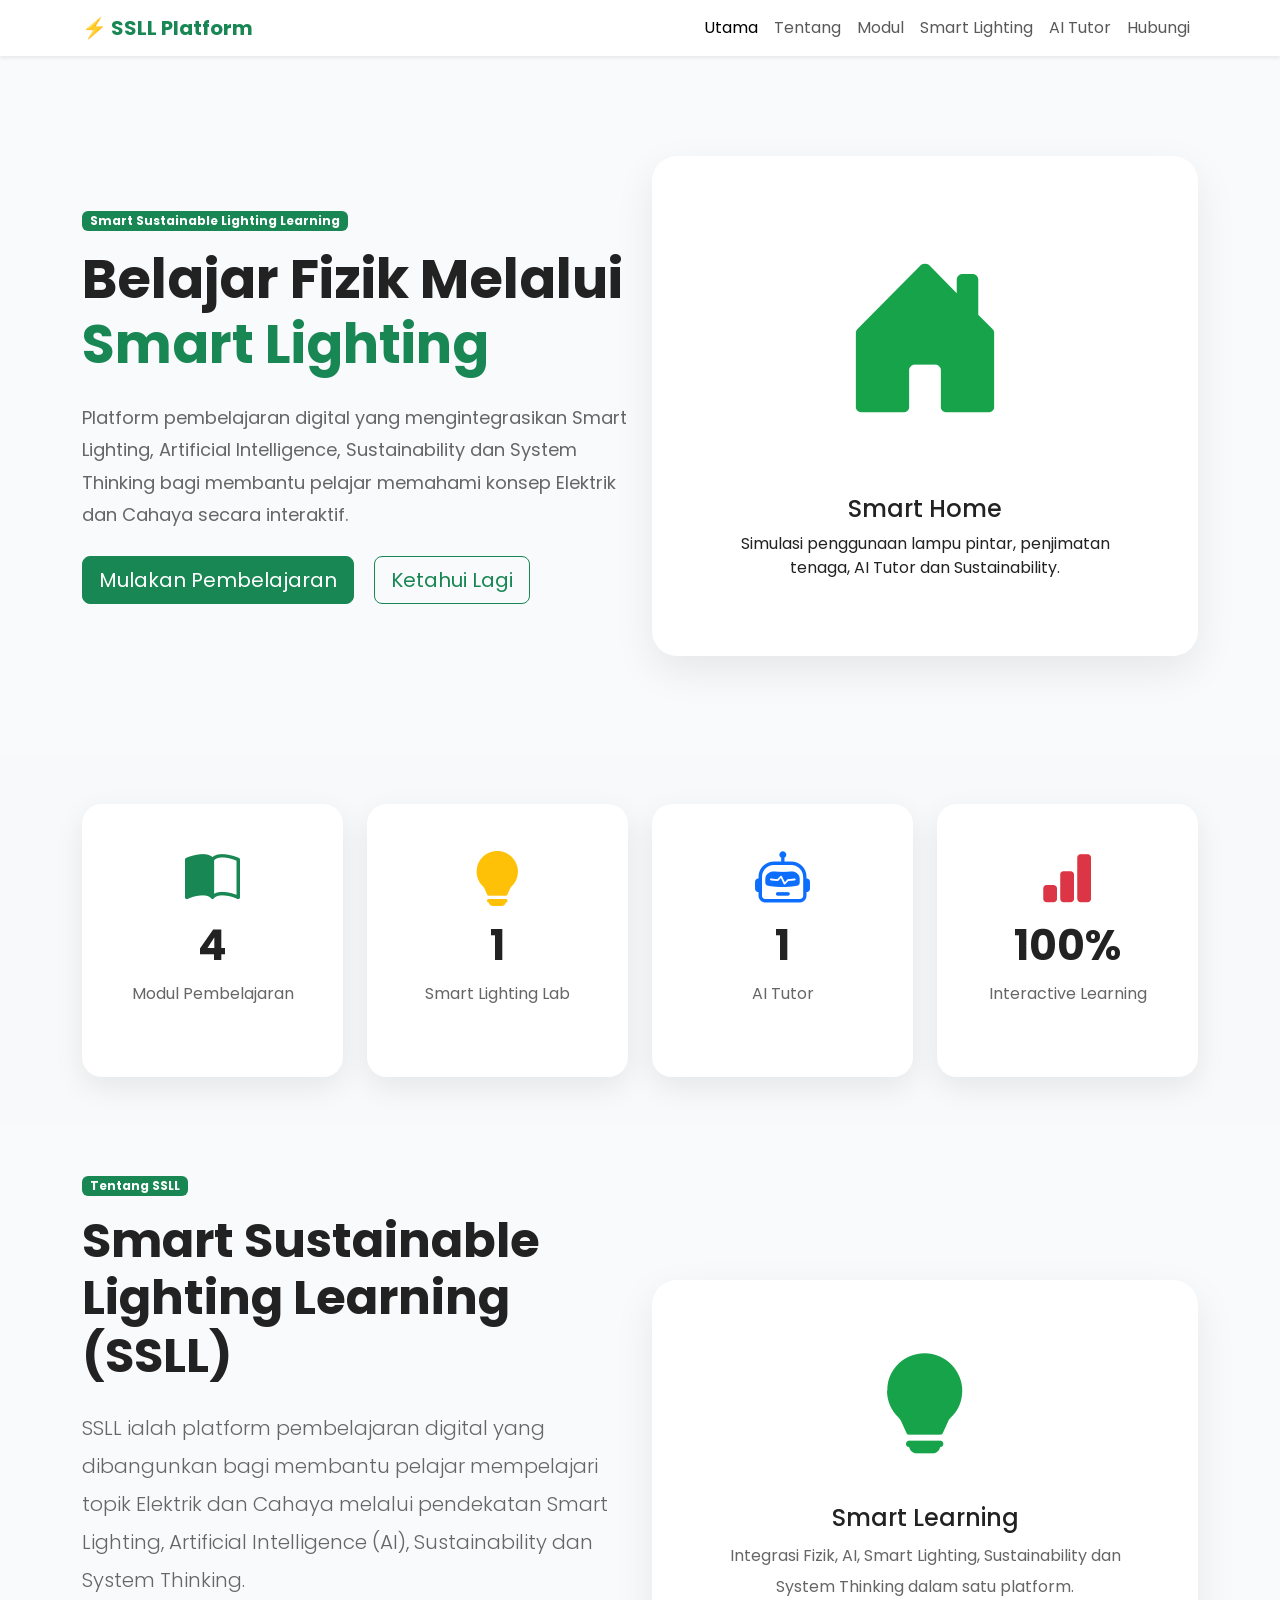
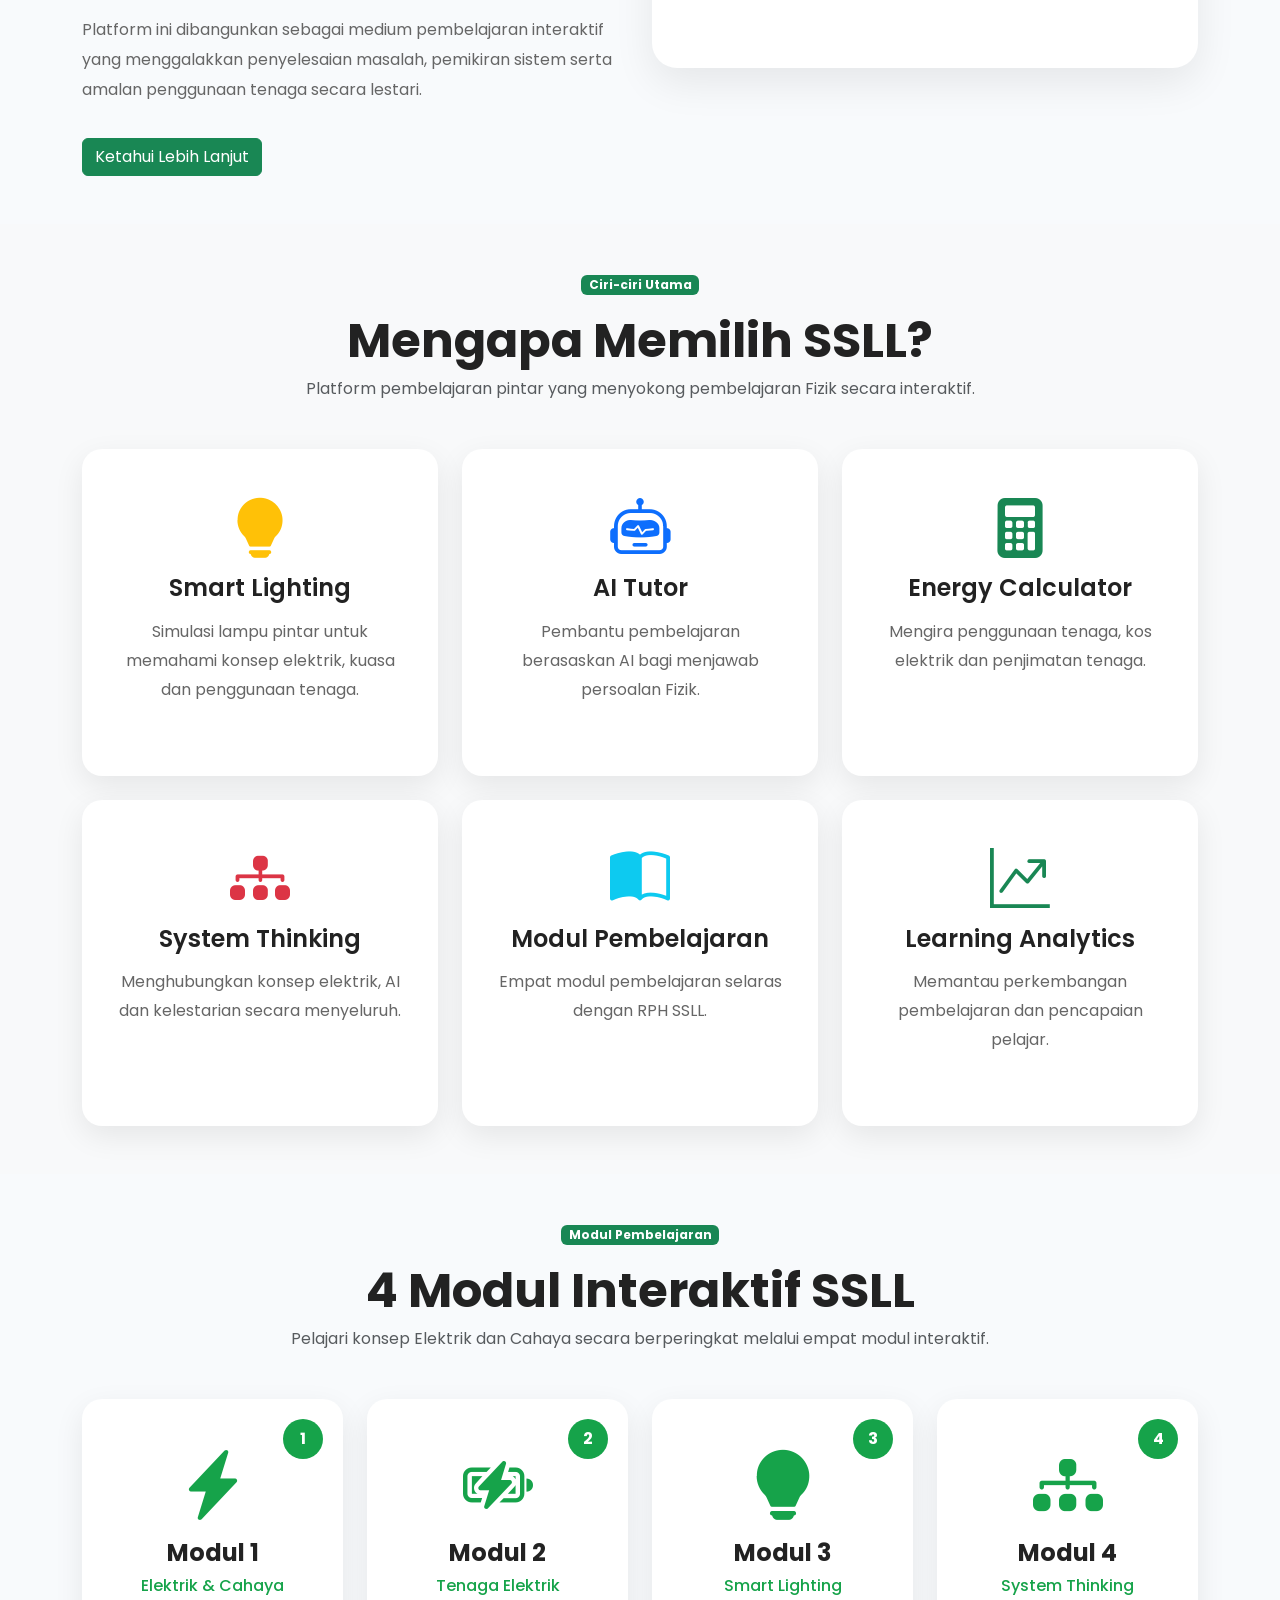
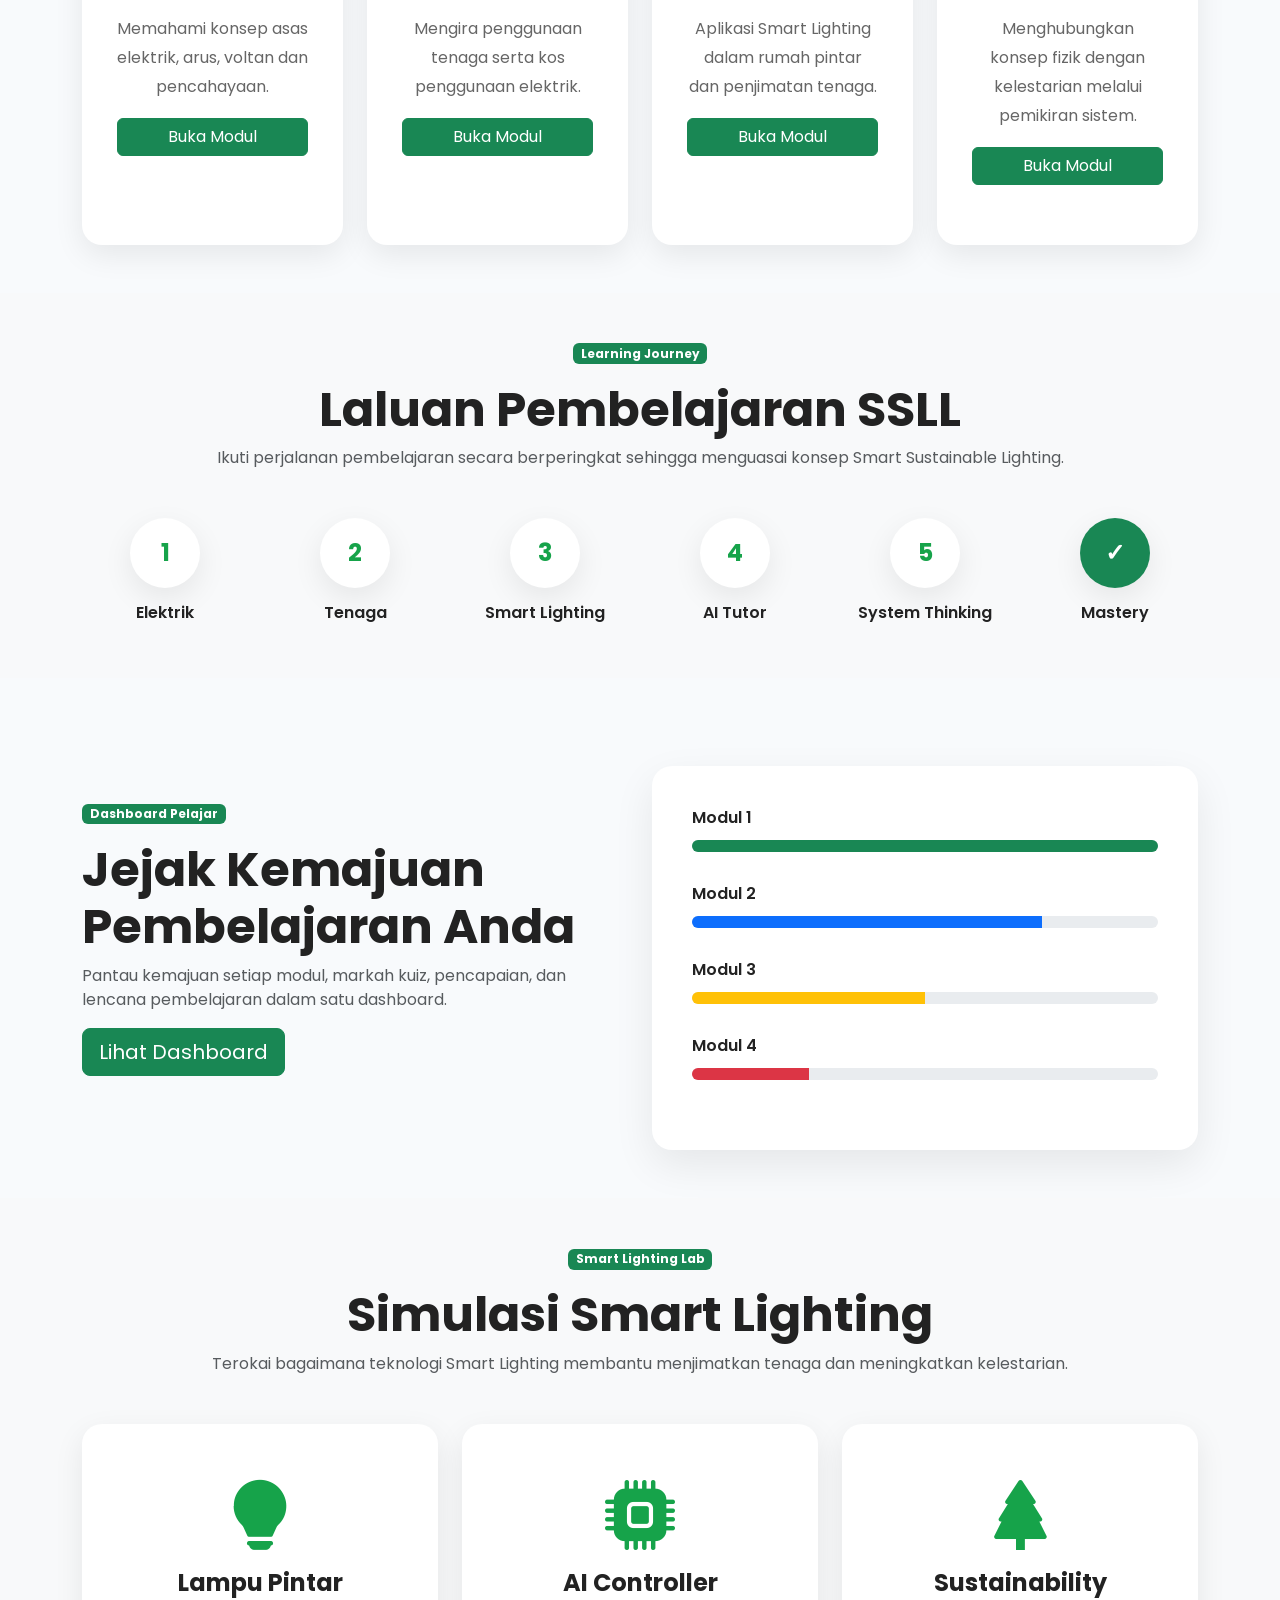
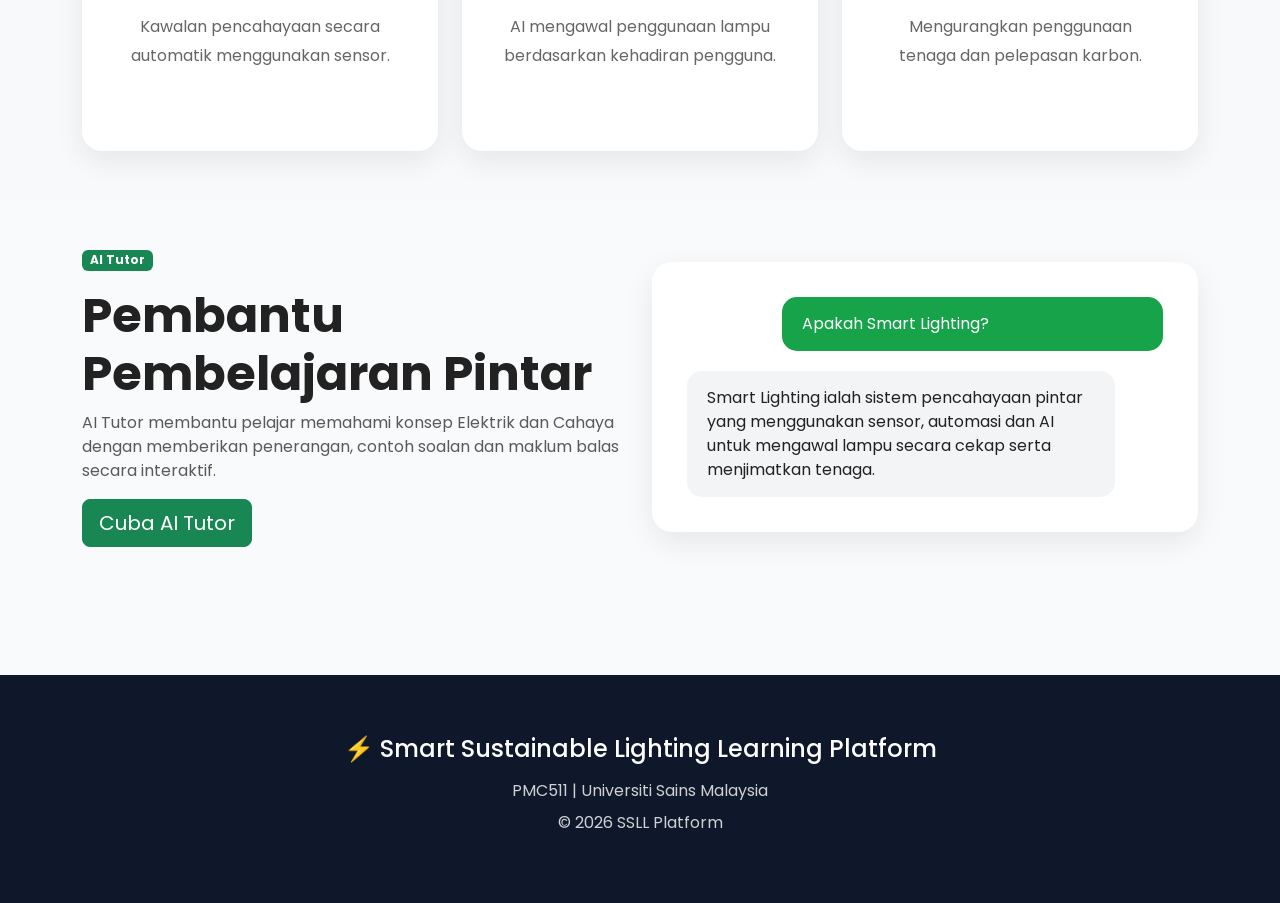
==== index.html @ 855ed919 "Sprint 5 - Learning Modules Preview and AI Tutor" ====
<!DOCTYPE html>
<html lang="ms">

<head>

    <meta charset="UTF-8">
    <meta name="viewport" content="width=device-width, initial-scale=1.0">

    <title>SSLL Platform</title>

    <!-- Bootstrap -->
    <link href="https://cdn.jsdelivr.net/npm/bootstrap@5.3.3/dist/css/bootstrap.min.css" rel="stylesheet">

    <!-- Bootstrap Icons -->
    <link href="https://cdn.jsdelivr.net/npm/bootstrap-icons@1.11.3/font/bootstrap-icons.css" rel="stylesheet">

    <!-- Google Font -->
    <link href="https://fonts.googleapis.com/css2?family=Poppins:wght@300;400;500;600;700&display=swap" rel="stylesheet">

    <!-- CSS -->
    <link rel="stylesheet" href="css/style.css">
    <link rel="stylesheet" href="css/responsive.css">

</head>

<body>

<!-- ===========================
NAVIGATION
=========================== -->

<nav class="navbar navbar-expand-lg navbar-light bg-white shadow-sm sticky-top">

    <div class="container">

        <a class="navbar-brand fw-bold text-success" href="index.html">

            ⚡ SSLL Platform

        </a>

        <button class="navbar-toggler"
                type="button"
                data-bs-toggle="collapse"
                data-bs-target="#navbarNav">

            <span class="navbar-toggler-icon"></span>

        </button>

        <div class="collapse navbar-collapse"
             id="navbarNav">

            <ul class="navbar-nav ms-auto">

                <li class="nav-item">

                    <a class="nav-link active"
                       href="index.html">

                        Utama

                    </a>

                </li>

                <li class="nav-item">

                    <a class="nav-link"
                       href="pages/about.html">

                        Tentang

                    </a>

                </li>

                <li class="nav-item">

                    <a class="nav-link"
                       href="pages/modules.html">

                        Modul

                    </a>

                </li>

                <li class="nav-item">

                    <a class="nav-link"
                       href="pages/smart-lighting.html">

                        Smart Lighting

                    </a>

                </li>

                <li class="nav-item">

                    <a class="nav-link"
                       href="pages/ai-tutor.html">

                        AI Tutor

                    </a>

                </li>

                <li class="nav-item">

                    <a class="nav-link"
                       href="pages/contact.html">

                        Hubungi

                    </a>

                </li>

            </ul>

        </div>

    </div>

</nav>
<!-- ===========================
HERO
=========================== -->

<header class="hero">

    <div class="container">

        <div class="row align-items-center">

            <div class="col-lg-6">

                <span class="badge bg-success mb-3">

                    Smart Sustainable Lighting Learning

                </span>

                <h1 class="hero-title">

                    Belajar Fizik Melalui

                    <span class="text-success">

                        Smart Lighting

                    </span>

                </h1>

                <p class="hero-text">

                    Platform pembelajaran digital yang
                    mengintegrasikan Smart Lighting,
                    Artificial Intelligence,
                    Sustainability
                    dan
                    System Thinking
                    bagi membantu pelajar memahami konsep
                    Elektrik dan Cahaya secara interaktif.

                </p>

                <div class="mt-4">

                    <a href="pages/modules.html"
                       class="btn btn-success btn-lg me-3">

                        Mulakan Pembelajaran

                    </a>

                    <a href="pages/about.html"
                       class="btn btn-outline-success btn-lg">

                        Ketahui Lagi

                    </a>

                </div>

            </div>

            <div class="col-lg-6 text-center">

                <div class="hero-card">

                    <i class="bi bi-house-door-fill hero-house"></i>

                    <h4 class="mt-4">

                        Smart Home

                    </h4>

                    <p>

                        Simulasi penggunaan lampu pintar,
                        penjimatan tenaga,
                        AI Tutor
                        dan
                        Sustainability.

                    </p>

                </div>

            </div>

        </div>

    </div>

</header>
<!-- ===========================
STATISTICS
=========================== -->

<section class="py-5 bg-light">

    <div class="container">

        <div class="row g-4">

            <div class="col-md-3">

                <div class="stat-card">

                    <i class="bi bi-book-half stat-icon text-success"></i>

                    <h2 class="counter">4</h2>

                    <p>Modul Pembelajaran</p>

                </div>

            </div>

            <div class="col-md-3">

                <div class="stat-card">

                    <i class="bi bi-lightbulb-fill stat-icon text-warning"></i>

                    <h2 class="counter">1</h2>

                    <p>Smart Lighting Lab</p>

                </div>

            </div>

            <div class="col-md-3">

                <div class="stat-card">

                    <i class="bi bi-robot stat-icon text-primary"></i>

                    <h2 class="counter">1</h2>

                    <p>AI Tutor</p>

                </div>

            </div>

            <div class="col-md-3">

                <div class="stat-card">

                    <i class="bi bi-bar-chart-fill stat-icon text-danger"></i>

                    <h2>100%</h2>

                    <p>Interactive Learning</p>

                </div>

            </div>

        </div>

    </div>

</section>
<!-- ===========================
ABOUT SSLL
=========================== -->

<section id="about" class="py-5">

    <div class="container">

        <div class="row align-items-center">

            <div class="col-lg-6">

                <span class="badge bg-success mb-3">

                    Tentang SSLL

                </span>

                <h2 class="fw-bold display-5 mb-4">

                    Smart Sustainable Lighting Learning (SSLL)

                </h2>

                <p class="lead">

                    SSLL ialah platform pembelajaran digital
                    yang dibangunkan bagi membantu pelajar
                    mempelajari topik Elektrik dan Cahaya
                    melalui pendekatan Smart Lighting,
                    Artificial Intelligence (AI),
                    Sustainability dan System Thinking.

                </p>

                <p>

                    Platform ini dibangunkan sebagai
                    medium pembelajaran interaktif
                    yang menggalakkan penyelesaian masalah,
                    pemikiran sistem serta amalan
                    penggunaan tenaga secara lestari.

                </p>

                <a href="pages/about.html"
                   class="btn btn-success mt-3">

                    Ketahui Lebih Lanjut

                </a>

            </div>

            <div class="col-lg-6">

                <div class="about-card text-center">

                    <i class="bi bi-lightbulb-fill about-icon"></i>

                    <h4 class="mt-4">

                        Smart Learning

                    </h4>

                    <p>

                        Integrasi Fizik,
                        AI,
                        Smart Lighting,
                        Sustainability
                        dan
                        System Thinking
                        dalam satu platform.

                    </p>

                </div>

            </div>

        </div>

    </div>

</section>
<!-- ===========================
FEATURES
=========================== -->

<section id="features" class="py-5 bg-light">

    <div class="container">

        <div class="text-center mb-5">

            <span class="badge bg-success">

                Ciri-ciri Utama

            </span>

            <h2 class="display-5 fw-bold mt-3">

                Mengapa Memilih SSLL?

            </h2>

            <p class="text-muted">

                Platform pembelajaran pintar yang menyokong
                pembelajaran Fizik secara interaktif.

            </p>

        </div>

        <div class="row g-4">

            <div class="col-lg-4">

                <div class="feature-card">

                    <i class="bi bi-lightbulb-fill feature-icon text-warning"></i>

                    <h4>Smart Lighting</h4>

                    <p>

                        Simulasi lampu pintar untuk memahami
                        konsep elektrik, kuasa dan penggunaan tenaga.

                    </p>

                </div>

            </div>

            <div class="col-lg-4">

                <div class="feature-card">

                    <i class="bi bi-robot feature-icon text-primary"></i>

                    <h4>AI Tutor</h4>

                    <p>

                        Pembantu pembelajaran berasaskan AI
                        bagi menjawab persoalan Fizik.

                    </p>

                </div>

            </div>

            <div class="col-lg-4">

                <div class="feature-card">

                    <i class="bi bi-calculator-fill feature-icon text-success"></i>

                    <h4>Energy Calculator</h4>

                    <p>

                        Mengira penggunaan tenaga,
                        kos elektrik dan penjimatan tenaga.

                    </p>

                </div>

            </div>

            <div class="col-lg-4">

                <div class="feature-card">

                    <i class="bi bi-diagram-3-fill feature-icon text-danger"></i>

                    <h4>System Thinking</h4>

                    <p>

                        Menghubungkan konsep elektrik,
                        AI dan kelestarian secara menyeluruh.

                    </p>

                </div>

            </div>

            <div class="col-lg-4">

                <div class="feature-card">

                    <i class="bi bi-book-half feature-icon text-info"></i>

                    <h4>Modul Pembelajaran</h4>

                    <p>

                        Empat modul pembelajaran
                        selaras dengan RPH SSLL.

                    </p>

                </div>

            </div>

            <div class="col-lg-4">

                <div class="feature-card">

                    <i class="bi bi-graph-up-arrow feature-icon text-success"></i>

                    <h4>Learning Analytics</h4>

                    <p>

                        Memantau perkembangan pembelajaran
                        dan pencapaian pelajar.

                    </p>

                </div>

            </div>

        </div>

    </div>

</section>
<!-- ===========================
LEARNING MODULES
=========================== -->

<section id="modules" class="py-5">

    <div class="container">

        <div class="text-center mb-5">

            <span class="badge bg-success">

                Modul Pembelajaran

            </span>

            <h2 class="display-5 fw-bold mt-3">

                4 Modul Interaktif SSLL

            </h2>

            <p class="text-muted">

                Pelajari konsep Elektrik dan Cahaya secara berperingkat melalui empat modul interaktif.

            </p>

        </div>

        <div class="row g-4">

            <div class="col-lg-3 col-md-6">

                <div class="module-card">

                    <div class="module-number">

                        1

                    </div>

                    <i class="bi bi-lightning-charge-fill module-icon"></i>

                    <h4>Modul 1</h4>

                    <h6>Elektrik & Cahaya</h6>

                    <p>

                        Memahami konsep asas elektrik, arus, voltan dan pencahayaan.

                    </p>

                    <a href="pages/modules.html"
                       class="btn btn-success w-100">

                        Buka Modul

                    </a>

                </div>

            </div>

            <div class="col-lg-3 col-md-6">

                <div class="module-card">

                    <div class="module-number">

                        2

                    </div>

                    <i class="bi bi-battery-charging module-icon"></i>

                    <h4>Modul 2</h4>

                    <h6>Tenaga Elektrik</h6>

                    <p>

                        Mengira penggunaan tenaga serta kos penggunaan elektrik.

                    </p>

                    <a href="pages/modules.html"
                       class="btn btn-success w-100">

                        Buka Modul

                    </a>

                </div>

            </div>

            <div class="col-lg-3 col-md-6">

                <div class="module-card">

                    <div class="module-number">

                        3

                    </div>

                    <i class="bi bi-lightbulb-fill module-icon"></i>

                    <h4>Modul 3</h4>

                    <h6>Smart Lighting</h6>

                    <p>

                        Aplikasi Smart Lighting dalam rumah pintar dan penjimatan tenaga.

                    </p>

                    <a href="pages/modules.html"
                       class="btn btn-success w-100">

                        Buka Modul

                    </a>

                </div>

            </div>

            <div class="col-lg-3 col-md-6">

                <div class="module-card">

                    <div class="module-number">

                        4

                    </div>

                    <i class="bi bi-diagram-3-fill module-icon"></i>

                    <h4>Modul 4</h4>

                    <h6>System Thinking</h6>

                    <p>

                        Menghubungkan konsep fizik dengan kelestarian melalui pemikiran sistem.

                    </p>

                    <a href="pages/modules.html"
                       class="btn btn-success w-100">

                        Buka Modul

                    </a>

                </div>

            </div>

        </div>

    </div>

</section>
<!-- ===========================
LEARNING JOURNEY
=========================== -->

<section id="journey" class="py-5 bg-light">

    <div class="container">

        <div class="text-center mb-5">

            <span class="badge bg-success">

                Learning Journey

            </span>

            <h2 class="display-5 fw-bold mt-3">

                Laluan Pembelajaran SSLL

            </h2>

            <p class="text-muted">

                Ikuti perjalanan pembelajaran secara berperingkat sehingga menguasai konsep Smart Sustainable Lighting.

            </p>

        </div>

        <div class="row text-center g-4">

            <div class="col-lg-2 col-md-4 col-6">

                <div class="journey-step">

                    <div class="journey-circle">

                        1

                    </div>

                    <h6>Elektrik</h6>

                </div>

            </div>

            <div class="col-lg-2 col-md-4 col-6">

                <div class="journey-step">

                    <div class="journey-circle">

                        2

                    </div>

                    <h6>Tenaga</h6>

                </div>

            </div>

            <div class="col-lg-2 col-md-4 col-6">

                <div class="journey-step">

                    <div class="journey-circle">

                        3

                    </div>

                    <h6>Smart Lighting</h6>

                </div>

            </div>

            <div class="col-lg-2 col-md-4 col-6">

                <div class="journey-step">

                    <div class="journey-circle">

                        4

                    </div>

                    <h6>AI Tutor</h6>

                </div>

            </div>

            <div class="col-lg-2 col-md-4 col-6">

                <div class="journey-step">

                    <div class="journey-circle">

                        5

                    </div>

                    <h6>System Thinking</h6>

                </div>

            </div>

            <div class="col-lg-2 col-md-4 col-6">

                <div class="journey-step">

                    <div class="journey-circle bg-success text-white">

                        ✓

                    </div>

                    <h6>Mastery</h6>

                </div>

            </div>

        </div>

    </div>

</section>
<!-- ===========================
STUDENT PROGRESS
=========================== -->

<section id="progress" class="py-5">

    <div class="container">

        <div class="row align-items-center">

            <div class="col-lg-6">

                <span class="badge bg-success">

                    Dashboard Pelajar

                </span>

                <h2 class="display-5 fw-bold mt-3">

                    Jejak Kemajuan Pembelajaran Anda

                </h2>

                <p class="text-muted">

                    Pantau kemajuan setiap modul,
                    markah kuiz,
                    pencapaian,
                    dan lencana pembelajaran
                    dalam satu dashboard.

                </p>

                <a href="pages/modules.html"
                   class="btn btn-success btn-lg">

                    Lihat Dashboard

                </a>

            </div>

            <div class="col-lg-6">

                <div class="progress-dashboard">

                    <div class="progress-item">

                        <span>Modul 1</span>

                        <div class="progress">

                            <div class="progress-bar bg-success"
                                 style="width:100%">
                            </div>

                        </div>

                    </div>

                    <div class="progress-item">

                        <span>Modul 2</span>

                        <div class="progress">

                            <div class="progress-bar bg-primary"
                                 style="width:75%">
                            </div>

                        </div>

                    </div>

                    <div class="progress-item">

                        <span>Modul 3</span>

                        <div class="progress">

                            <div class="progress-bar bg-warning"
                                 style="width:50%">
                            </div>

                        </div>

                    </div>

                    <div class="progress-item">

                        <span>Modul 4</span>

                        <div class="progress">

                            <div class="progress-bar bg-danger"
                                 style="width:25%">
                            </div>

                        </div>

                    </div>

                </div>

            </div>

        </div>

    </div>

</section>
<!-- ===========================
SMART LIGHTING PREVIEW
=========================== -->

<section id="smart-lighting" class="py-5 bg-light">

    <div class="container">

        <div class="text-center mb-5">

            <span class="badge bg-success">

                Smart Lighting Lab

            </span>

            <h2 class="display-5 fw-bold mt-3">

                Simulasi Smart Lighting

            </h2>

            <p class="text-muted">

                Terokai bagaimana teknologi Smart Lighting membantu menjimatkan tenaga dan meningkatkan kelestarian.

            </p>

        </div>

        <div class="row g-4">

            <div class="col-lg-4">

                <div class="lighting-card">

                    <i class="bi bi-lightbulb-fill lighting-icon"></i>

                    <h4>Lampu Pintar</h4>

                    <p>

                        Kawalan pencahayaan secara automatik menggunakan sensor.

                    </p>

                </div>

            </div>

            <div class="col-lg-4">

                <div class="lighting-card">

                    <i class="bi bi-cpu-fill lighting-icon"></i>

                    <h4>AI Controller</h4>

                    <p>

                        AI mengawal penggunaan lampu berdasarkan kehadiran pengguna.

                    </p>

                </div>

            </div>

            <div class="col-lg-4">

                <div class="lighting-card">

                    <i class="bi bi-tree-fill lighting-icon"></i>

                    <h4>Sustainability</h4>

                    <p>

                        Mengurangkan penggunaan tenaga dan pelepasan karbon.

                    </p>

                </div>

            </div>

        </div>

    </div>

</section>
<!-- ===========================
AI TUTOR
=========================== -->

<section id="ai" class="py-5">

    <div class="container">

        <div class="row align-items-center">

            <div class="col-lg-6">

                <span class="badge bg-success">

                    AI Tutor

                </span>

                <h2 class="display-5 fw-bold mt-3">

                    Pembantu Pembelajaran Pintar

                </h2>

                <p class="text-muted">

                    AI Tutor membantu pelajar memahami konsep
                    Elektrik dan Cahaya dengan memberikan
                    penerangan, contoh soalan dan maklum balas
                    secara interaktif.

                </p>

                <a href="pages/ai-tutor.html"
                   class="btn btn-success btn-lg">

                    Cuba AI Tutor

                </a>

            </div>

            <div class="col-lg-6">

                <div class="chat-demo">

                    <div class="chat-user">

                        Apakah Smart Lighting?

                    </div>

                    <div class="chat-ai">

                        Smart Lighting ialah sistem pencahayaan
                        pintar yang menggunakan sensor,
                        automasi dan AI untuk mengawal lampu
                        secara cekap serta menjimatkan tenaga.

                    </div>

                </div>

            </div>

        </div>

    </div>

</section>
<!-- ===========================
FOOTER
=========================== -->

<footer class="footer">

    <div class="container text-center">

        <h4 class="mb-3">

            ⚡ Smart Sustainable Lighting Learning Platform

        </h4>

        <p>

            PMC511 | Universiti Sains Malaysia

        </p>

        <p>

            © 2026 SSLL Platform

        </p>

    </div>

</footer>

<script src="https://cdn.jsdelivr.net/npm/bootstrap@5.3.3/dist/js/bootstrap.bundle.min.js"></script>

<script src="js/app.js"></script>

</body>

</html>
---- css/style.css ----
*{
    margin:0;
    padding:0;
    box-sizing:border-box;
}

body{
    font-family:'Poppins',sans-serif;
    background:#f8fafc;
    color:#222;
}

.hero{

    padding:100px 0;

}

.hero-title{

    font-size:54px;
    font-weight:700;
    line-height:1.2;

}

.hero-text{

    margin-top:25px;
    font-size:18px;
    line-height:1.8;
    color:#666;

}

.hero-card{

    background:white;

    border-radius:25px;

    padding:60px;

    box-shadow:0 15px 40px rgba(0,0,0,.08);

}

.hero-house{

    font-size:170px;

    color:#16a34a;

}
/* ===========================
STATISTICS
=========================== */

.stat-card{

    background:#fff;

    border-radius:20px;

    padding:35px;

    text-align:center;

    box-shadow:0 10px 30px rgba(0,0,0,.08);

    transition:.3s;

    height:100%;

}

.stat-card:hover{

    transform:translateY(-10px);

}

.stat-icon{

    font-size:55px;

    margin-bottom:20px;

}

.stat-card h2{

    font-size:42px;

    font-weight:700;

}

.stat-card p{

    margin-top:10px;

    color:#666;

}
/* ===========================
ABOUT
=========================== */

#about{

padding:100px 0;

}

.about-card{

background:#fff;

padding:50px;

border-radius:25px;

box-shadow:0 15px 40px rgba(0,0,0,.08);

transition:.3s;

}

.about-card:hover{

transform:translateY(-10px);

}

.about-icon{

font-size:150px;

color:#16A34A;

}

#about p{

line-height:1.9;

color:#666;

}
/* ===========================
FEATURES
=========================== */

.feature-card{

    background:#fff;

    border-radius:20px;

    padding:35px;

    text-align:center;

    height:100%;

    box-shadow:0 10px 30px rgba(0,0,0,.08);

    transition:.3s;

}

.feature-card:hover{

    transform:translateY(-10px);

}

.feature-icon{

    font-size:60px;

    margin-bottom:20px;

}

.feature-card h4{

    margin-bottom:15px;

    font-weight:600;

}

.feature-card p{

    color:#666;

    line-height:1.8;

}
/* ===========================
MODULES
=========================== */

.module-card{

    background:#fff;

    border-radius:20px;

    padding:35px;

    text-align:center;

    box-shadow:0 10px 30px rgba(0,0,0,.08);

    transition:.3s;

    position:relative;

    height:100%;

}

.module-card:hover{

    transform:translateY(-10px);

}

.module-number{

    position:absolute;

    top:20px;

    right:20px;

    width:40px;

    height:40px;

    border-radius:50%;

    background:#16A34A;

    color:white;

    display:flex;

    justify-content:center;

    align-items:center;

    font-weight:700;

}

.module-icon{

    font-size:70px;

    color:#16A34A;

    margin:25px 0;

}

.module-card h4{

    font-weight:700;

}

.module-card h6{

    color:#16A34A;

    margin-bottom:20px;

}

.module-card p{

    color:#666;

    line-height:1.8;

}
/* ===========================
LEARNING JOURNEY
=========================== */

#journey{

padding:100px 0;

}

.journey-step{

text-align:center;

}

.journey-circle{

width:90px;

height:90px;

margin:auto;

border-radius:50%;

background:white;

box-shadow:0 10px 30px rgba(0,0,0,.08);

display:flex;

align-items:center;

justify-content:center;

font-size:32px;

font-weight:700;

color:#16A34A;

transition:.3s;

margin-bottom:20px;

}

.journey-circle:hover{

transform:scale(1.1);

background:#16A34A;

color:white;

}

.journey-step h6{

font-weight:600;

}
/* ===========================
PROGRESS DASHBOARD
=========================== */

#progress{

padding:100px 0;

}

.progress-dashboard{

background:white;

padding:40px;

border-radius:20px;

box-shadow:0 15px 40px rgba(0,0,0,.08);

}

.progress-item{

margin-bottom:30px;

}

.progress-item span{

display:block;

font-weight:600;

margin-bottom:10px;

}

.progress{

height:12px;

border-radius:20px;

}
/* ===========================
SMART LIGHTING
=========================== */

.lighting-card{

    background:#fff;

    border-radius:20px;

    padding:40px;

    text-align:center;

    box-shadow:0 10px 30px rgba(0,0,0,.08);

    transition:.3s;

    height:100%;

}

.lighting-card:hover{

    transform:translateY(-10px);

}

.lighting-icon{

    font-size:70px;

    color:#16A34A;

    margin-bottom:20px;

}

.lighting-card h4{

    margin-bottom:15px;

    font-weight:700;

}

.lighting-card p{

    color:#666;

    line-height:1.8;

}
/* ===========================
AI TUTOR
=========================== */

.chat-demo{

background:#fff;

padding:35px;

border-radius:20px;

box-shadow:0 10px 30px rgba(0,0,0,.08);

}

.chat-user{

background:#16A34A;

color:white;

padding:15px 20px;

border-radius:15px;

margin-bottom:20px;

width:80%;

margin-left:auto;

}

.chat-ai{

background:#f3f4f6;

padding:15px 20px;

border-radius:15px;

width:90%;

}
/* ===========================
FOOTER
=========================== */

.footer{

background:#0f172a;

color:white;

padding:60px 0;

margin-top:80px;

}

.footer p{

opacity:.8;

margin-bottom:8px;

}
---- css/responsive.css ----
@media(max-width:992px){

.hero{

padding:70px 0;

}

.hero-title{

font-size:38px;

}

.hero-house{

font-size:120px;

margin-top:40px;

}

}
.stat-card{

margin-bottom:20px;

}
.about-icon{

font-size:100px;

margin-top:30px;

}
.feature-card{

margin-bottom:20px;

}
.module-card{

margin-bottom:25px;

}
.journey-circle{

width:70px;

height:70px;

font-size:24px;

margin-bottom:15px;

}
.progress-dashboard{

margin-top:40px;

}
.lighting-card{

margin-bottom:25px;

}
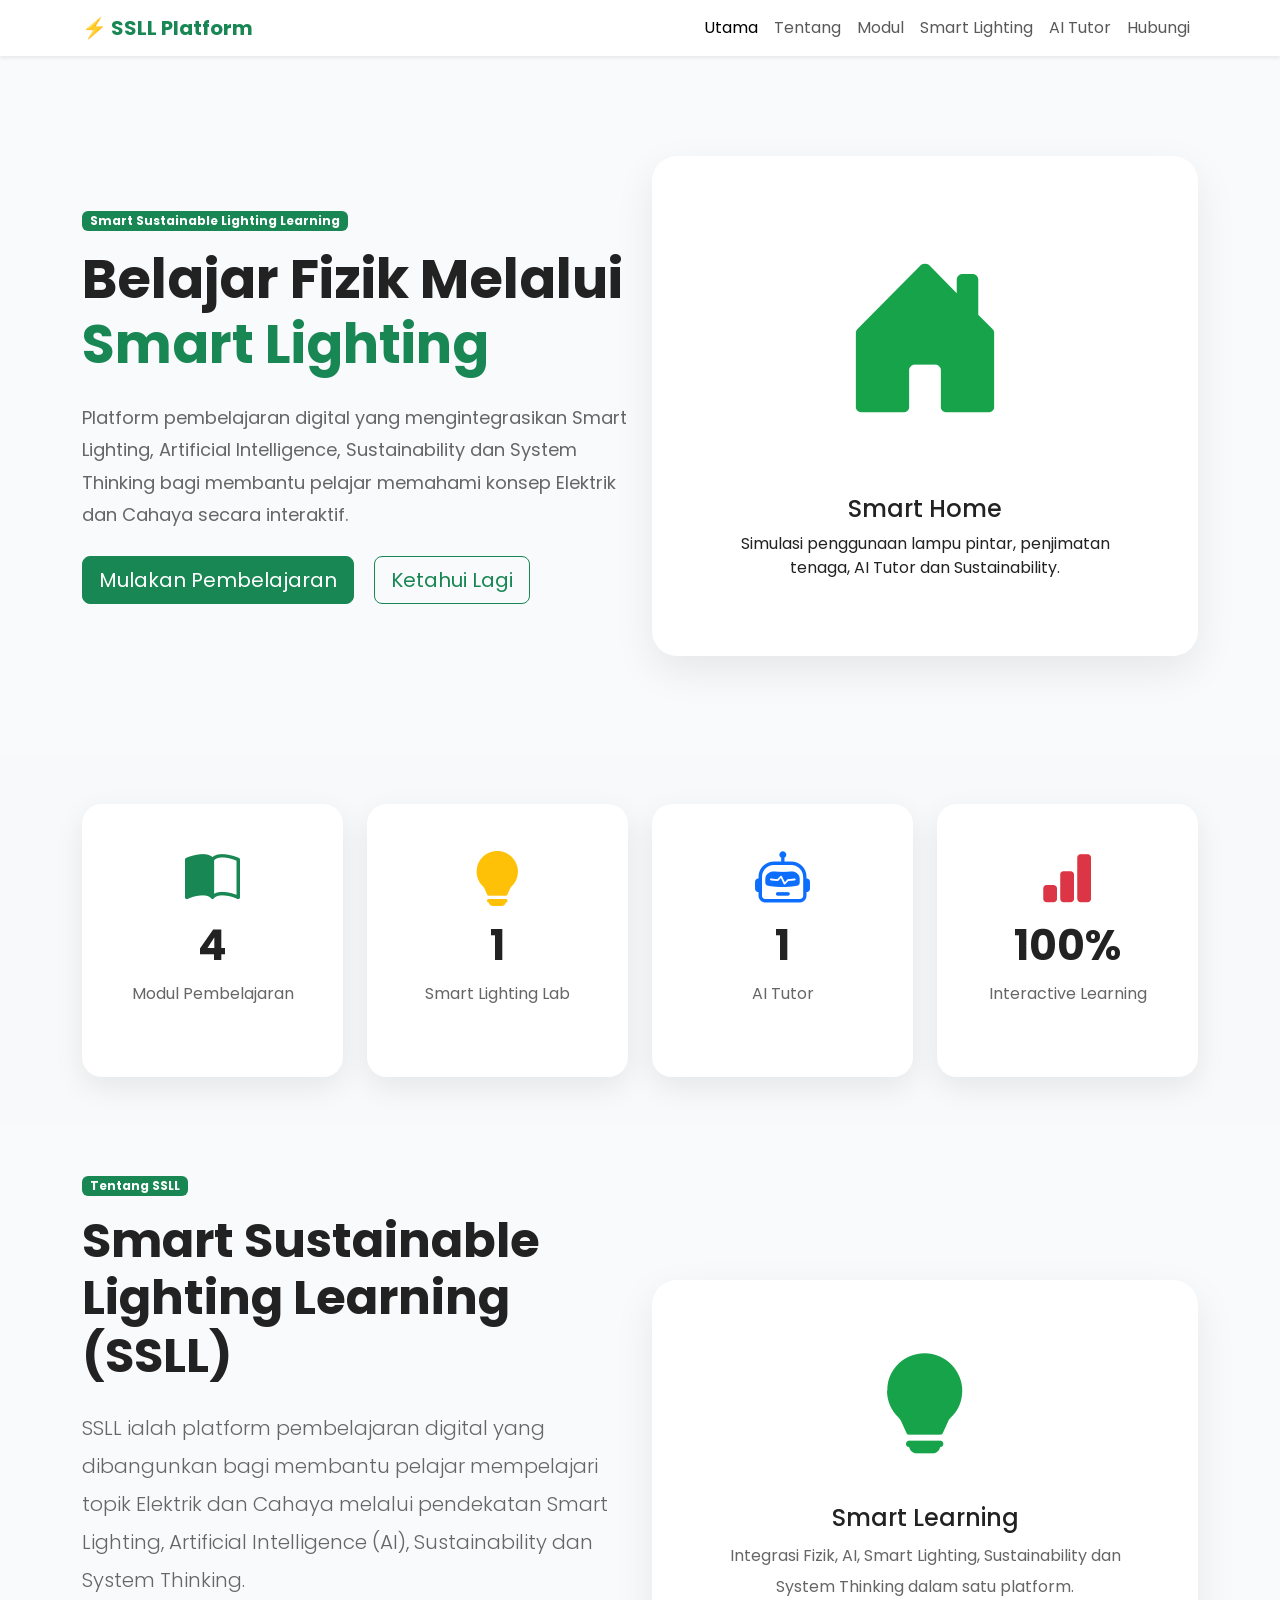
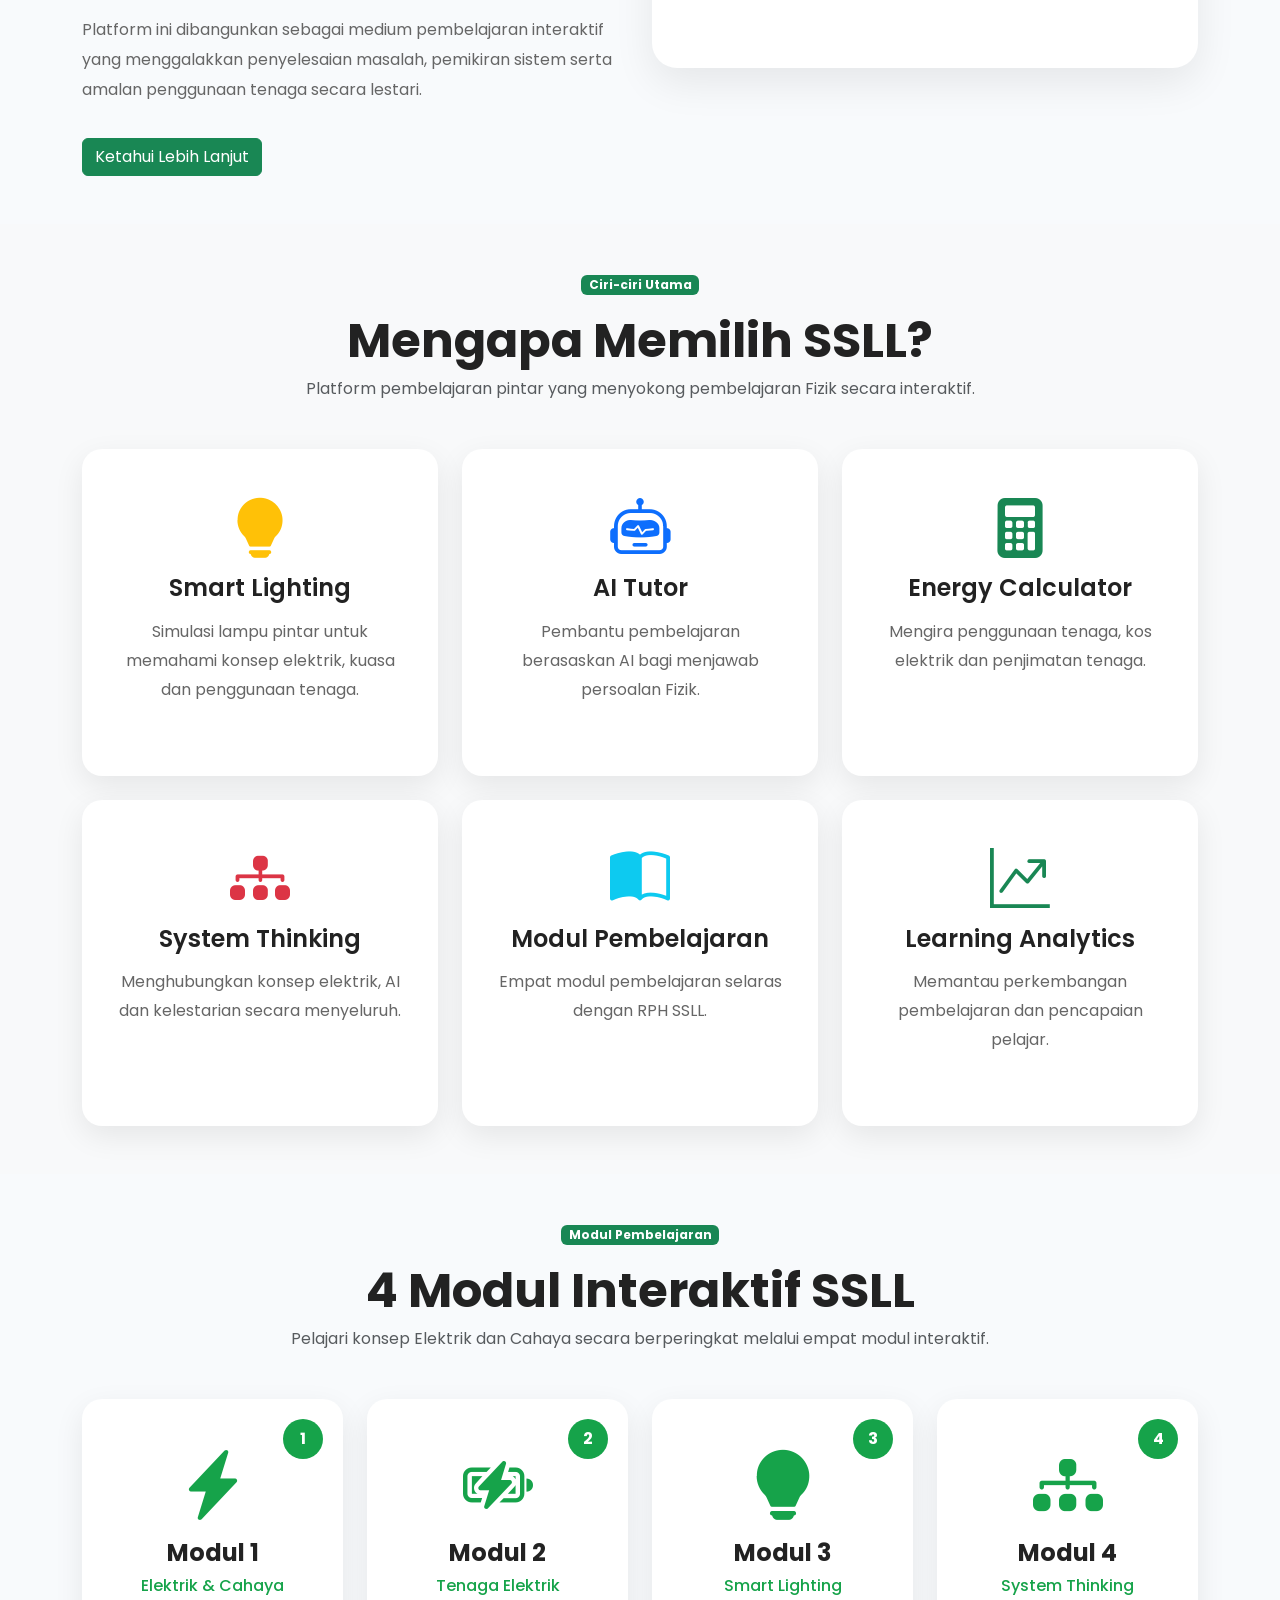
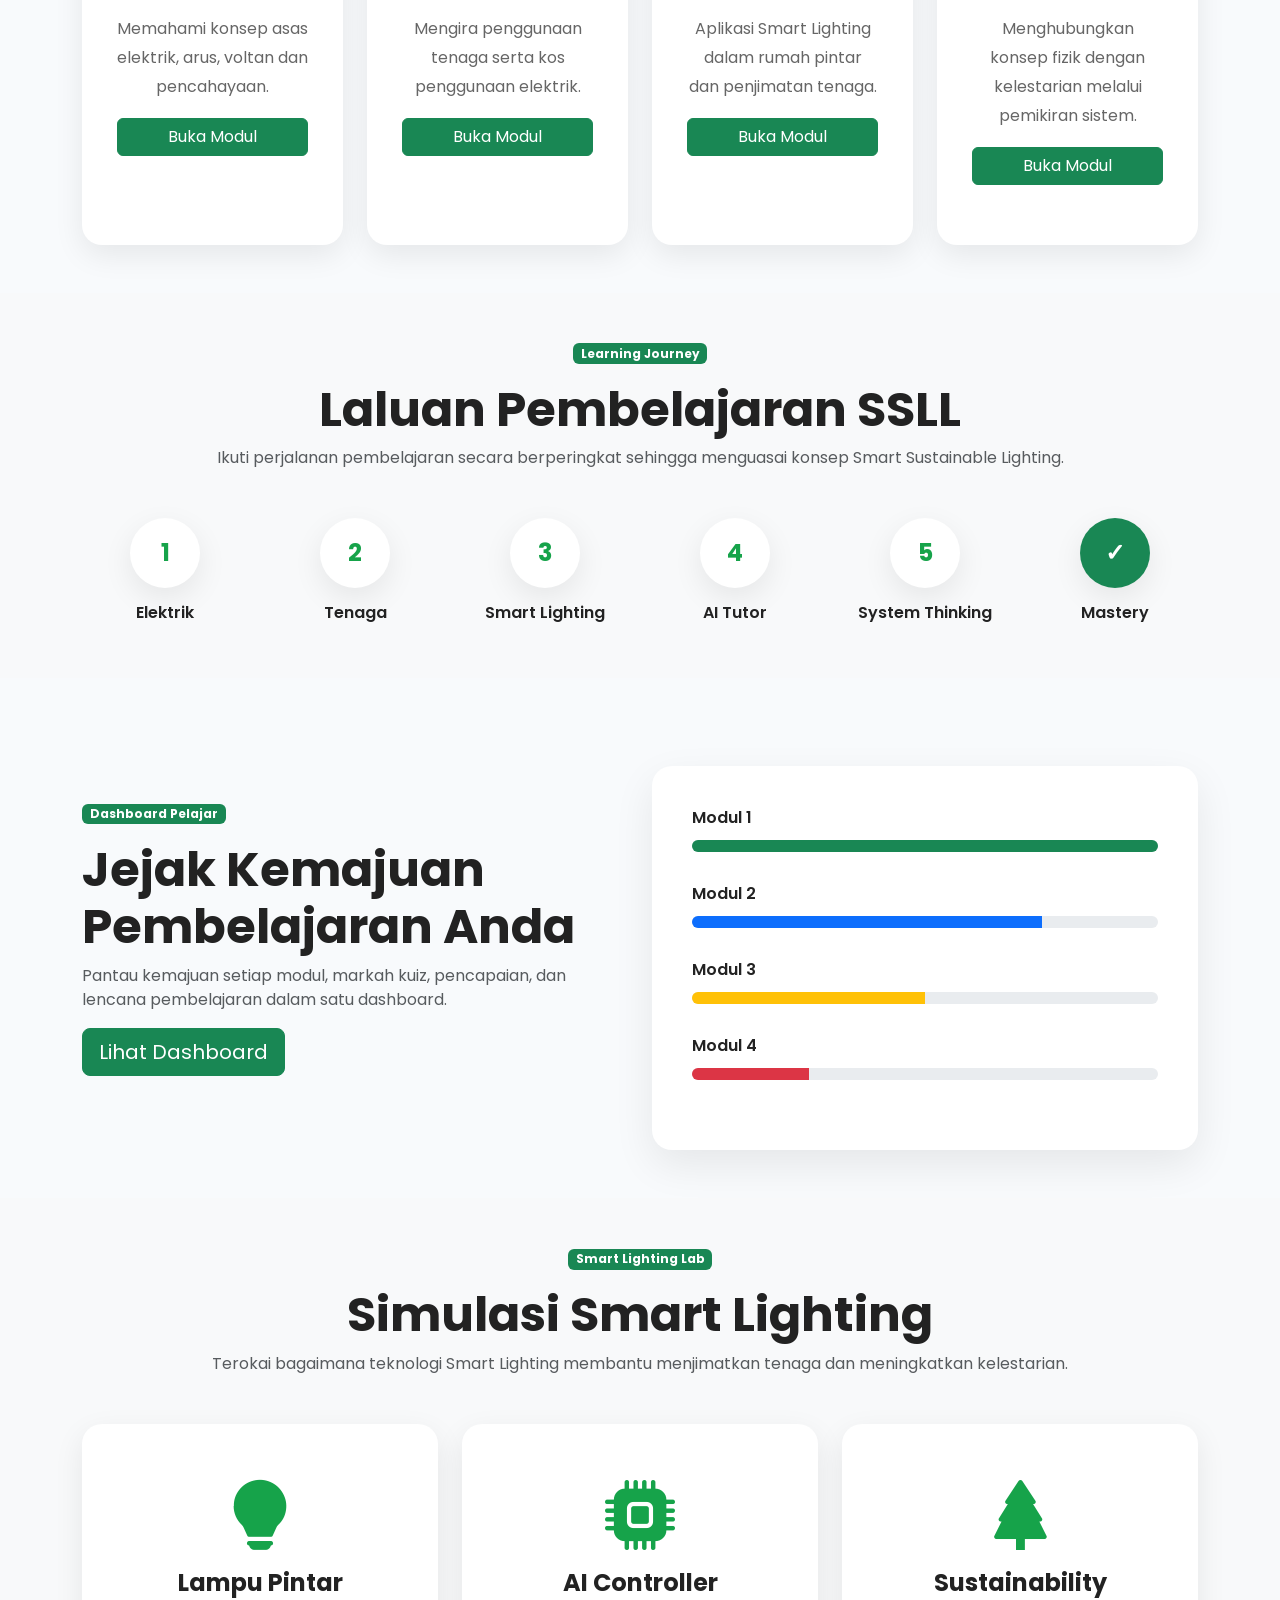
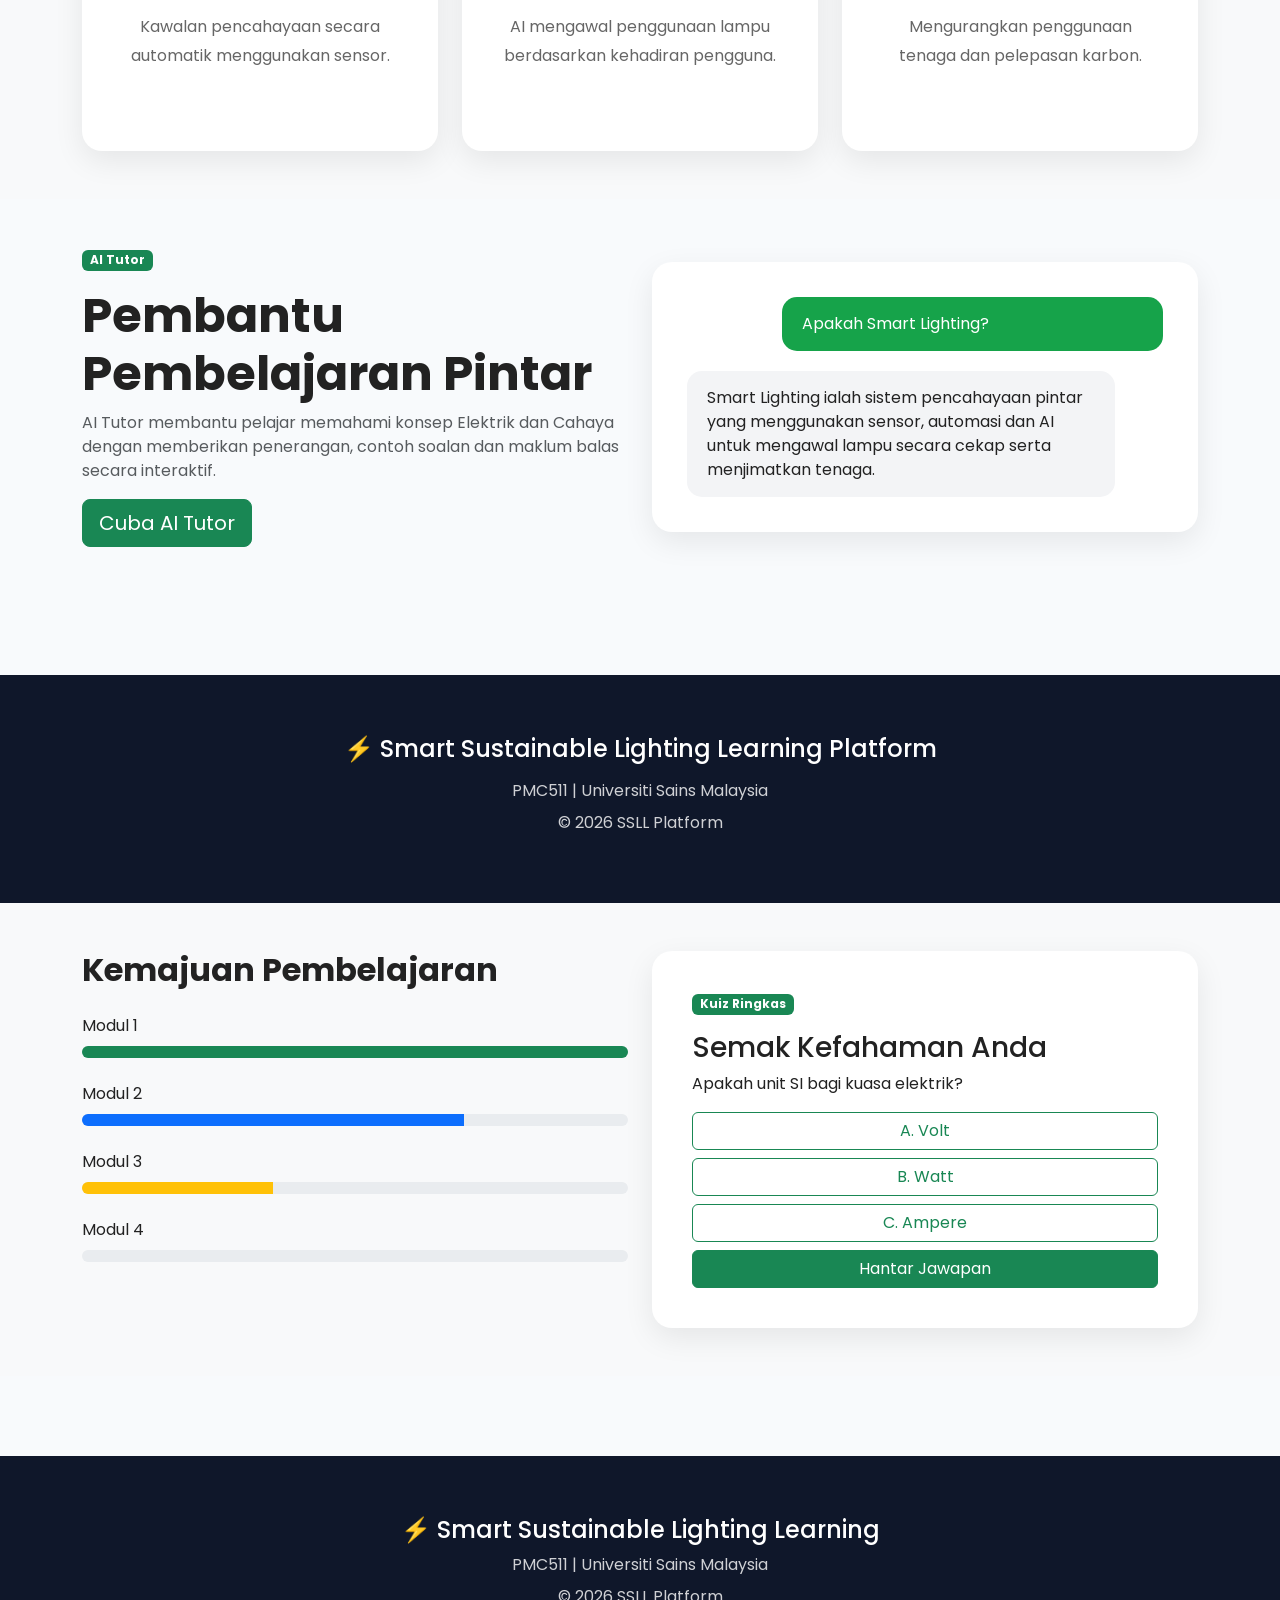
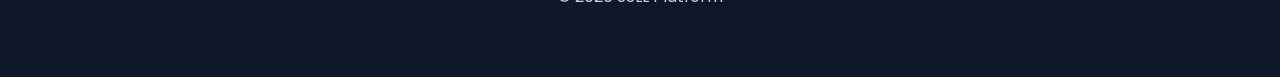
==== commit 6397db35: "Sprint 6 - Learning Modules Page" ====
--- a/index.html
+++ b/index.html
@@ -1141,4 +1141,188 @@
 
 </body>
 
+</html>
+<!-- ===========================
+LEARNING PROGRESS
+=========================== -->
+
+<section class="py-5 bg-light">
+
+    <div class="container">
+
+        <div class="row">
+
+            <div class="col-lg-6">
+
+                <h2 class="fw-bold mb-4">
+
+                    Kemajuan Pembelajaran
+
+                </h2>
+
+                <div class="mb-4">
+
+                    <label class="form-label">
+
+                        Modul 1
+
+                    </label>
+
+                    <div class="progress">
+
+                        <div class="progress-bar bg-success"
+                             style="width:100%">
+                        </div>
+
+                    </div>
+
+                </div>
+
+                <div class="mb-4">
+
+                    <label class="form-label">
+
+                        Modul 2
+
+                    </label>
+
+                    <div class="progress">
+
+                        <div class="progress-bar bg-primary"
+                             style="width:70%">
+                        </div>
+
+                    </div>
+
+                </div>
+
+                <div class="mb-4">
+
+                    <label class="form-label">
+
+                        Modul 3
+
+                    </label>
+
+                    <div class="progress">
+
+                        <div class="progress-bar bg-warning"
+                             style="width:35%">
+                        </div>
+
+                    </div>
+
+                </div>
+
+                <div>
+
+                    <label class="form-label">
+
+                        Modul 4
+
+                    </label>
+
+                    <div class="progress">
+
+                        <div class="progress-bar bg-danger"
+                             style="width:0%">
+                        </div>
+
+                    </div>
+
+                </div>
+
+            </div>
+
+            <div class="col-lg-6">
+
+                <div class="quiz-card">
+
+                    <span class="badge bg-success mb-3">
+
+                        Kuiz Ringkas
+
+                    </span>
+
+                    <h3>
+
+                        Semak Kefahaman Anda
+
+                    </h3>
+
+                    <p>
+
+                        Apakah unit SI bagi kuasa elektrik?
+
+                    </p>
+
+                    <button class="btn btn-outline-success w-100 mb-2">
+
+                        A. Volt
+
+                    </button>
+
+                    <button class="btn btn-outline-success w-100 mb-2">
+
+                        B. Watt
+
+                    </button>
+
+                    <button class="btn btn-outline-success w-100 mb-2">
+
+                        C. Ampere
+
+                    </button>
+
+                    <button class="btn btn-success w-100">
+
+                        Hantar Jawapan
+
+                    </button>
+
+                </div>
+
+            </div>
+
+        </div>
+
+    </div>
+
+</section>
+<!-- ===========================
+FOOTER
+=========================== -->
+
+<footer class="footer">
+
+    <div class="container text-center">
+
+        <h4>
+
+            ⚡ Smart Sustainable Lighting Learning
+
+        </h4>
+
+        <p>
+
+            PMC511 | Universiti Sains Malaysia
+
+        </p>
+
+        <p>
+
+            © 2026 SSLL Platform
+
+        </p>
+
+    </div>
+
+</footer>
+
+<script src="https://cdn.jsdelivr.net/npm/bootstrap@5.3.3/dist/js/bootstrap.bundle.min.js"></script>
+
+<script src="../js/app.js"></script>
+
+</body>
+
 </html>
--- a/css/style.css
+++ b/css/style.css
@@ -516,4 +516,70 @@
 
 margin-bottom:8px;
 
+}
+/* ===========================
+MODULE DETAIL
+=========================== */
+
+.module-detail-card{
+
+background:#fff;
+
+padding:40px;
+
+border-radius:20px;
+
+box-shadow:0 10px 30px rgba(0,0,0,.08);
+
+height:100%;
+
+transition:.3s;
+
+}
+
+.module-detail-card:hover{
+
+transform:translateY(-10px);
+
+}
+
+.module-detail-card h3{
+
+margin-bottom:20px;
+
+font-weight:700;
+
+}
+
+.module-detail-card ul{
+
+padding-left:20px;
+
+line-height:2;
+
+margin:25px 0;
+
+}
+/* ===========================
+QUIZ
+=========================== */
+
+.quiz-card{
+
+background:#fff;
+
+padding:40px;
+
+border-radius:20px;
+
+box-shadow:0 10px 30px rgba(0,0,0,.08);
+
+}
+
+.progress{
+
+height:12px;
+
+border-radius:20px;
+
 }
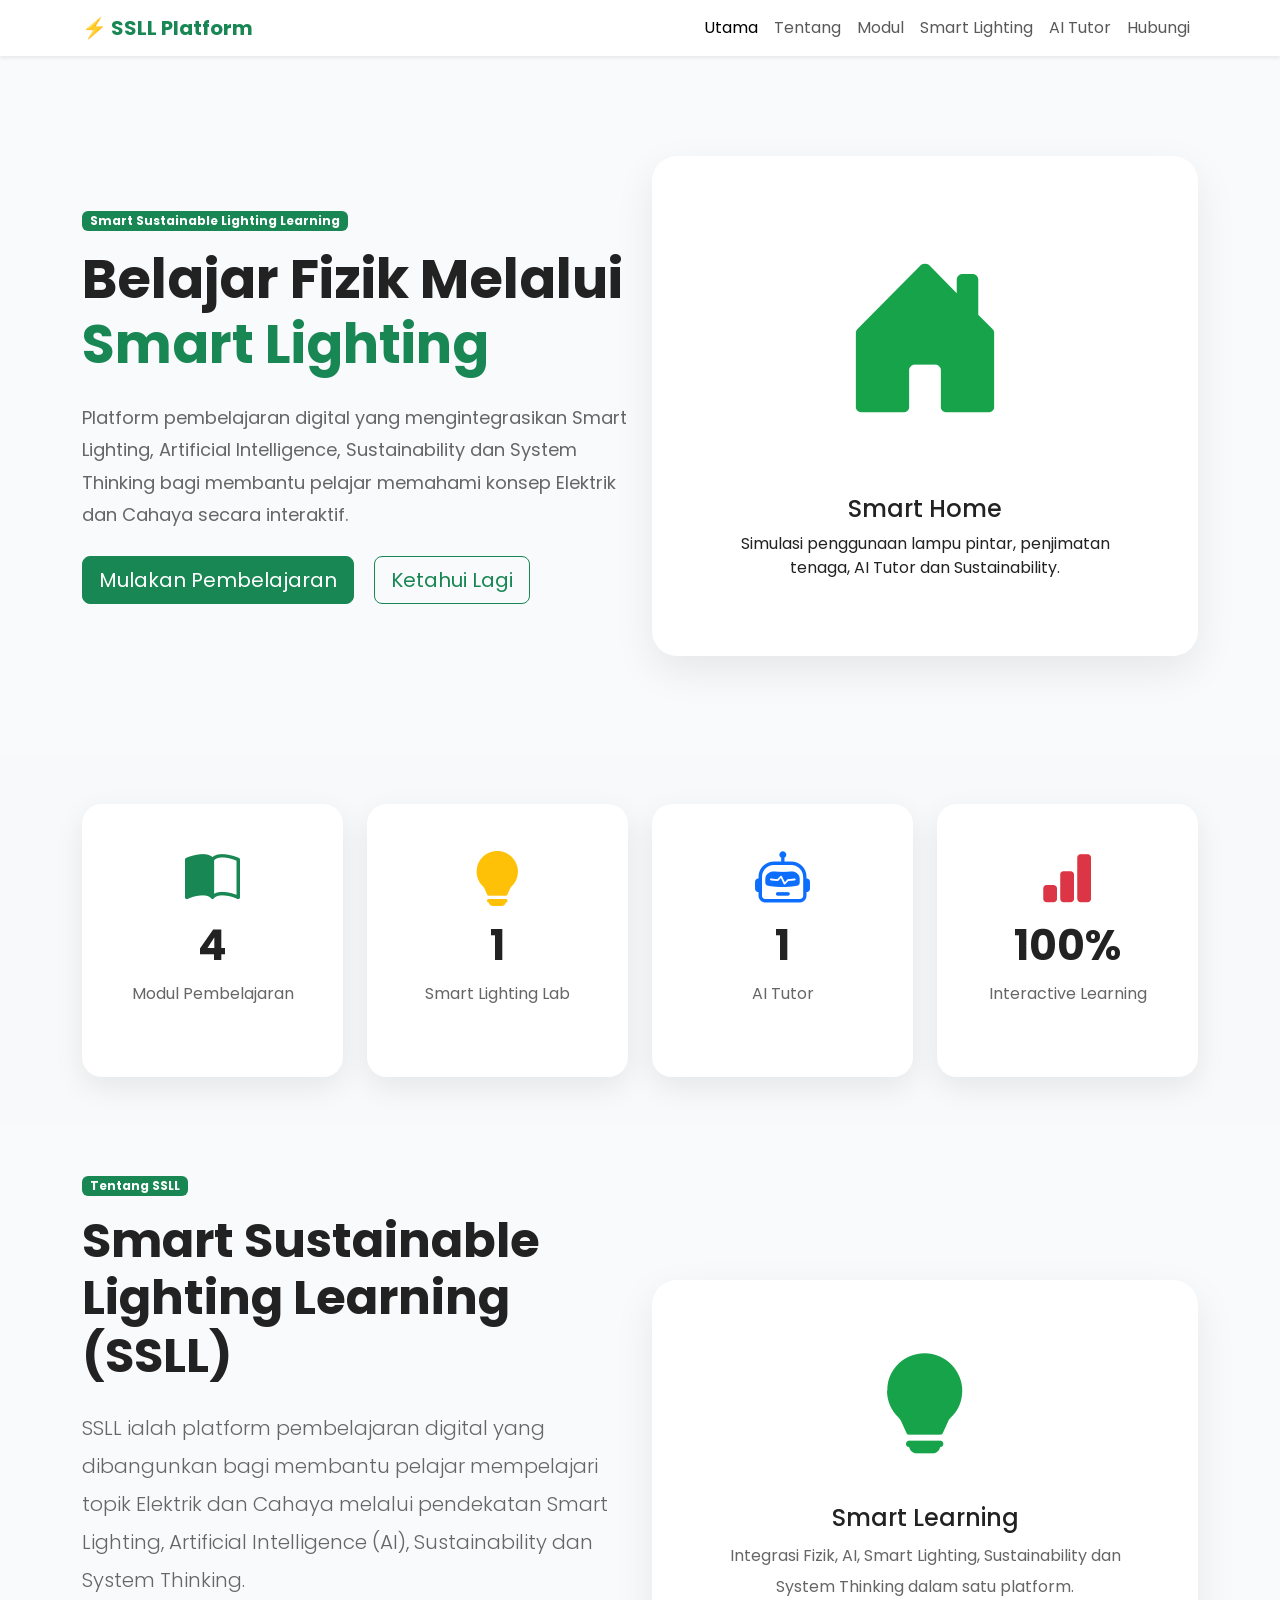
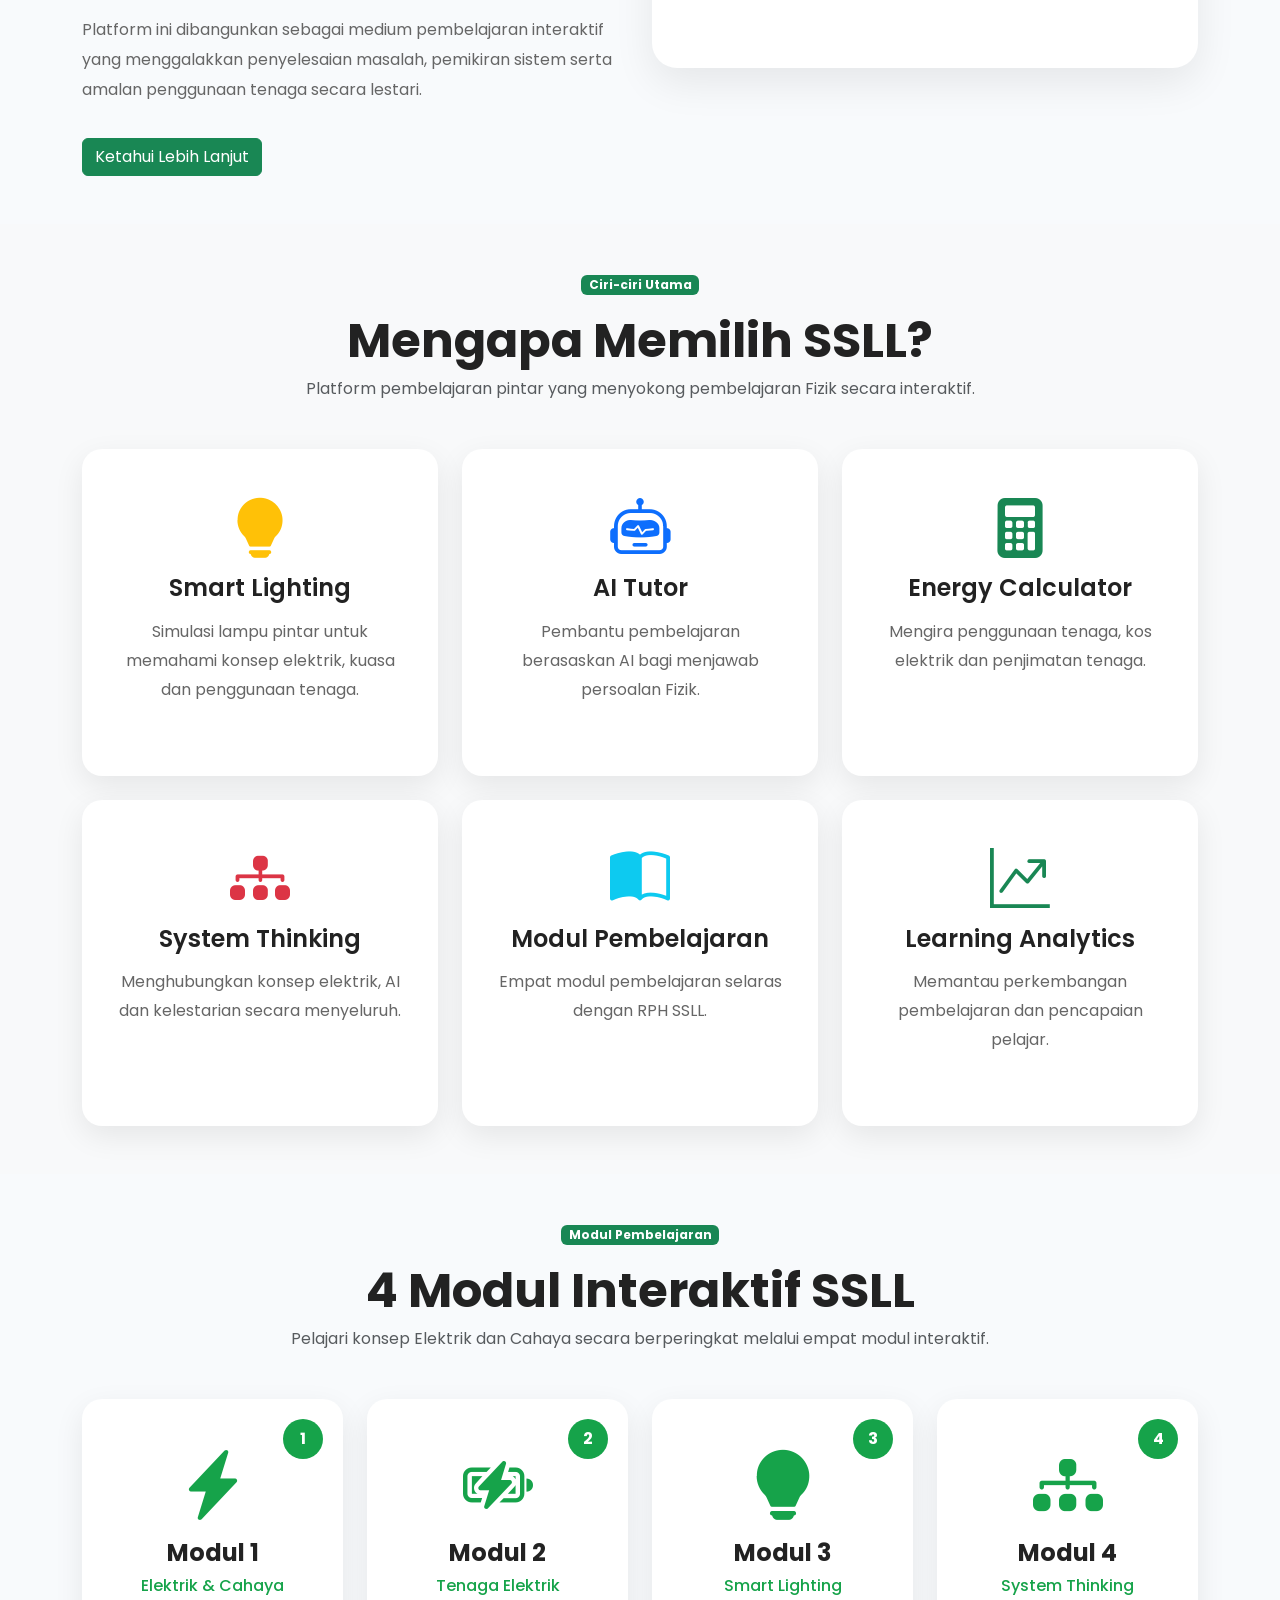
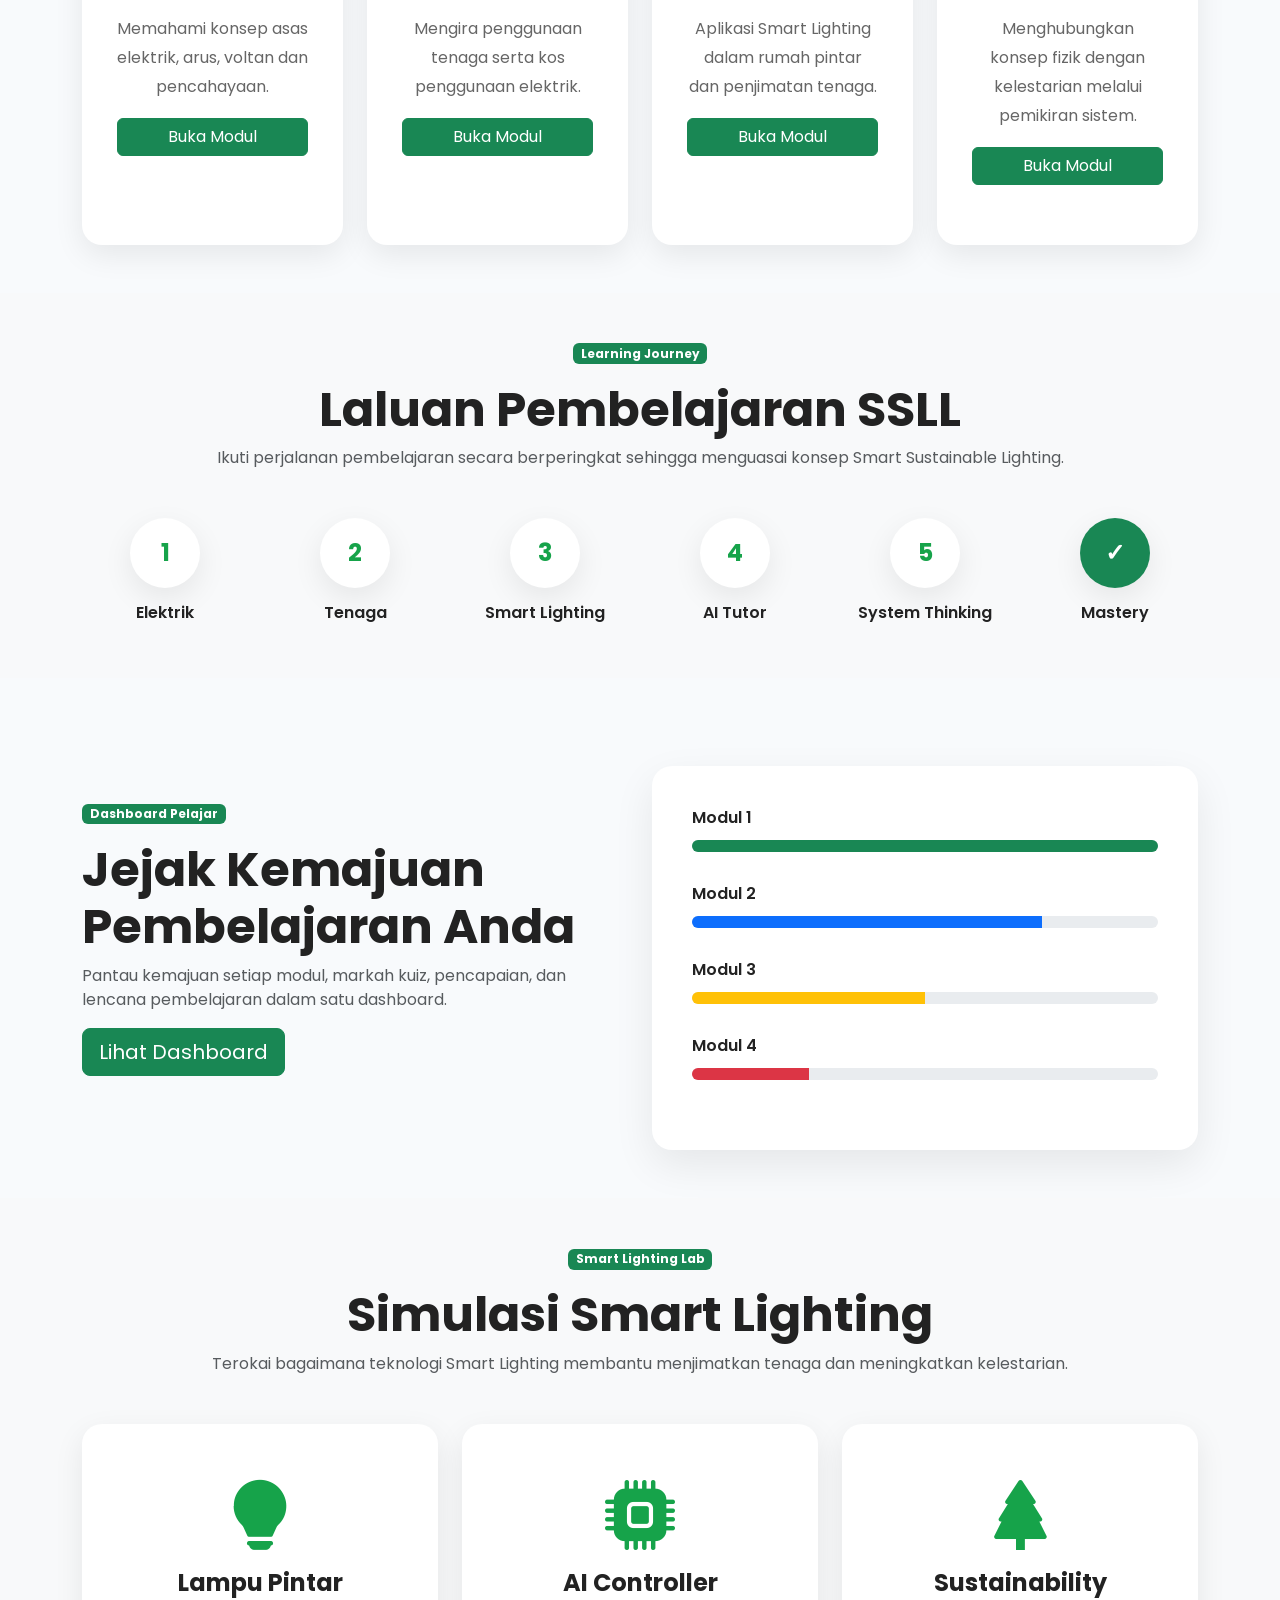
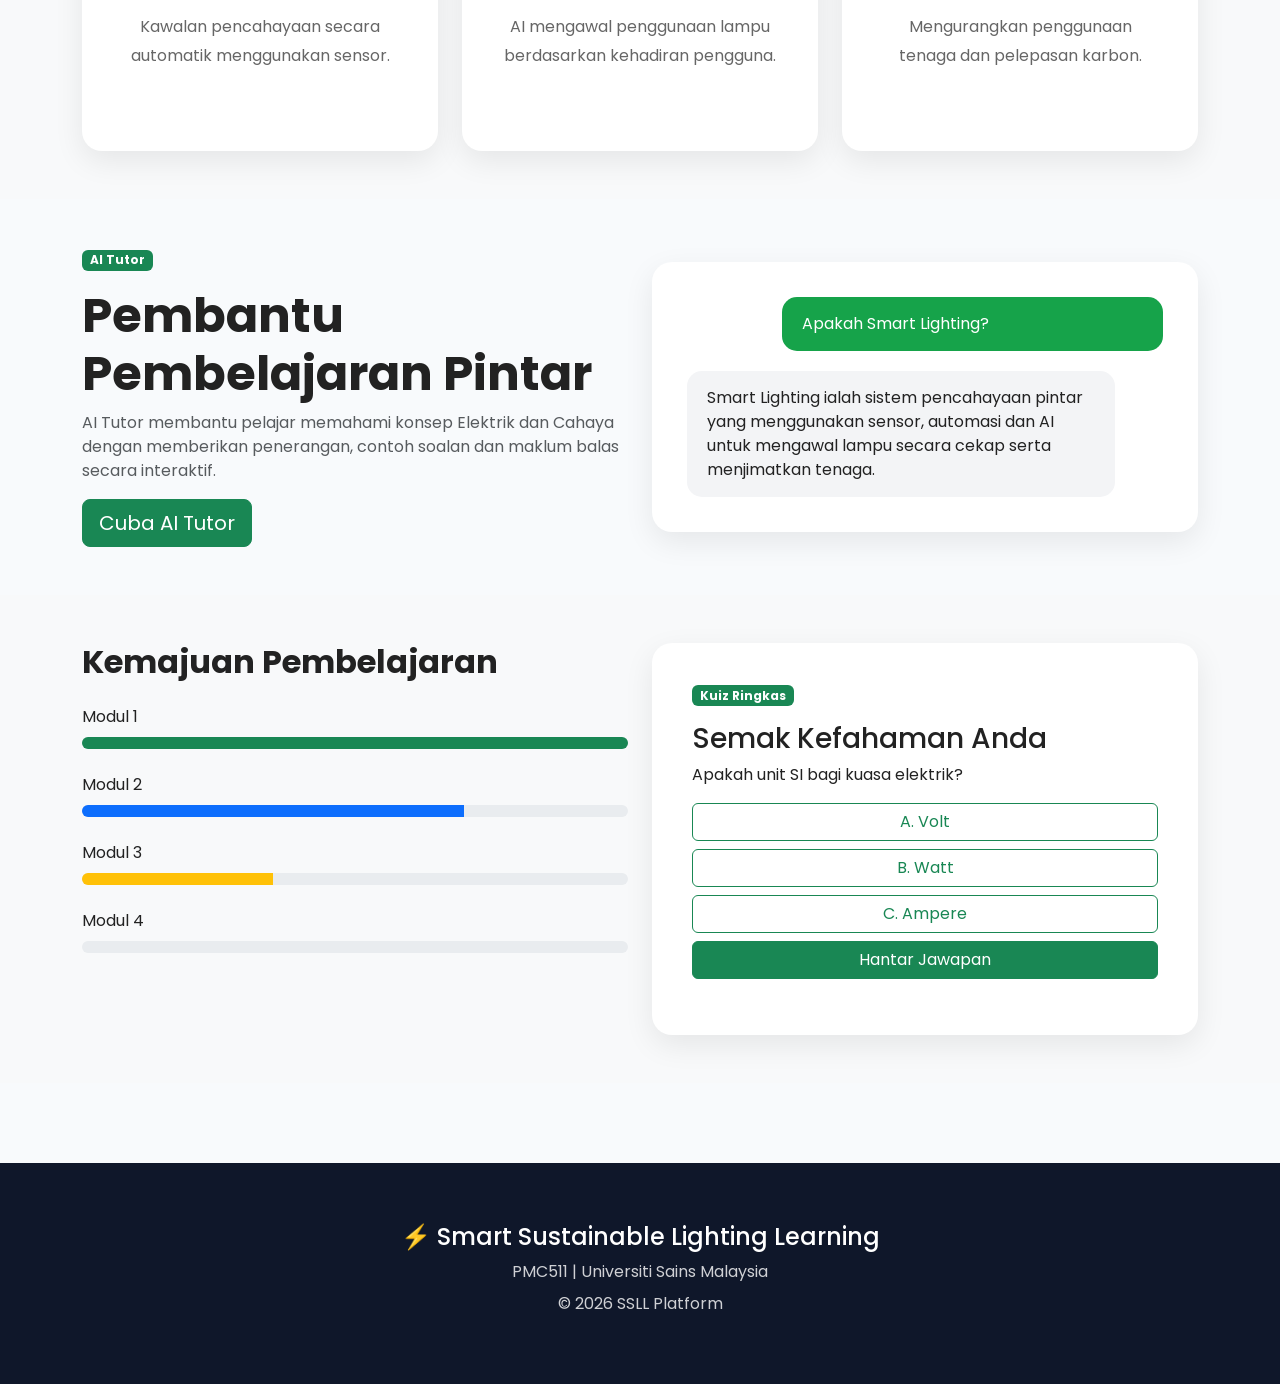
==== commit 0bef7a75: "quiz" ====
--- a/index.html
+++ b/index.html
@@ -18,9 +18,17 @@
     <link href="https://fonts.googleapis.com/css2?family=Poppins:wght@300;400;500;600;700&display=swap" rel="stylesheet">
 
     <!-- CSS -->
-    <link rel="stylesheet" href="css/style.css">
-    <link rel="stylesheet" href="css/responsive.css">
-
+    <link rel="stylesheet" href="assets/css/base/variables.css">
+<link rel="stylesheet" href="css/base/variables.css">
+<link rel="stylesheet" href="css/base/reset.css">
+<link rel="stylesheet" href="css/base/typography.css">
+
+<link rel="stylesheet" href="css/components/buttons.css">
+<link rel="stylesheet" href="css/components/cards.css">
+<link rel="stylesheet" href="css/components/navbar.css">
+
+<link rel="stylesheet" href="css/style.css">
+<link rel="stylesheet" href="css/responsive.css">
 </head>
 
 <body>
@@ -1109,35 +1117,18 @@
 FOOTER
 =========================== -->
 
-<footer class="footer">
-
-    <div class="container text-center">
-
-        <h4 class="mb-3">
-
-            ⚡ Smart Sustainable Lighting Learning Platform
-
-        </h4>
-
-        <p>
-
-            PMC511 | Universiti Sains Malaysia
-
-        </p>
-
-        <p>
-
-            © 2026 SSLL Platform
-
-        </p>
-
-    </div>
-
-</footer>
 
 <script src="https://cdn.jsdelivr.net/npm/bootstrap@5.3.3/dist/js/bootstrap.bundle.min.js"></script>
 
-<script src="js/app.js"></script>
+<script src="https://cdn.jsdelivr.net/npm/bootstrap@5.3.3/dist/js/bootstrap.bundle.min.js"></script>
+
+<script src="assets/js/core/utils.js"></script>
+<script src="assets/js/core/storage.js"></script>
+<script src="assets/js/core/toast.js"></script>
+<script src="assets/js/core/loading.js"></script>
+<script src="assets/js/core/modal.js"></script>
+<script src="assets/js/core/theme.js"></script>
+<script src="assets/js/core/app.js"></script>
 
 </body>
 
@@ -1256,29 +1247,23 @@
 
                     </p>
 
-                    <button class="btn btn-outline-success w-100 mb-2">
-
-                        A. Volt
-
-                    </button>
-
-                    <button class="btn btn-outline-success w-100 mb-2">
-
-                        B. Watt
-
-                    </button>
-
-                    <button class="btn btn-outline-success w-100 mb-2">
-
-                        C. Ampere
-
-                    </button>
-
-                    <button class="btn btn-success w-100">
-
-                        Hantar Jawapan
-
-                    </button>
+                    <button id="answerA" class="btn btn-outline-success w-100 mb-2">
+    A. Volt
+</button>
+
+<button id="answerB" class="btn btn-outline-success w-100 mb-2">
+    B. Watt
+</button>
+
+<button id="answerC" class="btn btn-outline-success w-100 mb-2">
+    C. Ampere
+</button>
+
+<button id="submitQuiz" class="btn btn-success w-100">
+    Hantar Jawapan
+</button>
+
+<p id="quizResult" class="mt-3 fw-bold"></p>
 
                 </div>
 
@@ -1321,8 +1306,14 @@
 
 <script src="https://cdn.jsdelivr.net/npm/bootstrap@5.3.3/dist/js/bootstrap.bundle.min.js"></script>
 
-<script src="../js/app.js"></script>
-
+<script src="assets/js/core/utils.js"></script>
+<script src="assets/js/core/storage.js"></script>
+<script src="assets/js/core/toast.js"></script>
+<script src="assets/js/core/loading.js"></script>
+<script src="assets/js/core/modal.js"></script>
+<script src="assets/js/core/app.js"></script>
+
+<script src="assets/js/home.js"></script>
 </body>
 
 </html>
--- a/css/base/variables.css
+++ b/css/base/variables.css
@@ -0,0 +1,51 @@
+:root{
+
+/* ===========================
+COLORS
+=========================== */
+
+--primary:#16A34A;
+
+--primary-dark:#15803D;
+
+--secondary:#0F172A;
+
+--accent:#22C55E;
+
+--warning:#F59E0B;
+
+--danger:#DC2626;
+
+--info:#0EA5E9;
+
+--light:#F8FAFC;
+
+--white:#FFFFFF;
+
+--gray:#64748B;
+
+--border:#E5E7EB;
+
+/* ===========================
+SHADOW
+=========================== */
+
+--shadow-sm:0 5px 15px rgba(0,0,0,.08);
+
+--shadow-md:0 10px 30px rgba(0,0,0,.10);
+
+--shadow-lg:0 20px 40px rgba(0,0,0,.12);
+
+/* ===========================
+RADIUS
+=========================== */
+
+--radius:20px;
+
+/* ===========================
+TRANSITION
+=========================== */
+
+--transition:.3s ease;
+
+}
--- a/css/base/typography.css
+++ b/css/base/typography.css
@@ -0,0 +1,41 @@
+*{
+
+margin:0;
+
+padding:0;
+
+box-sizing:border-box;
+
+}
+
+html{
+
+scroll-behavior:smooth;
+
+}
+
+body{
+
+font-family:"Segoe UI",sans-serif;
+
+background:var(--light);
+
+color:var(--secondary);
+
+overflow-x:hidden;
+
+}
+
+a{
+
+text-decoration:none;
+
+}
+
+img{
+
+max-width:100%;
+
+display:block;
+
+}
--- a/css/components/buttons.css
+++ b/css/components/buttons.css
@@ -0,0 +1,77 @@
+/* ======================================
+SSLL BUTTONS
+====================================== */
+
+.ssll-btn{
+
+display:inline-flex;
+
+align-items:center;
+
+justify-content:center;
+
+padding:12px 28px;
+
+background:var(--primary);
+
+color:var(--white);
+
+border:none;
+
+border-radius:var(--radius);
+
+font-weight:600;
+
+transition:var(--transition);
+
+cursor:pointer;
+
+text-decoration:none;
+
+}
+
+.ssll-btn:hover{
+
+background:var(--primary-dark);
+
+transform:translateY(-2px);
+
+box-shadow:var(--shadow-md);
+
+color:var(--white);
+
+}
+
+.ssll-btn-outline{
+
+display:inline-flex;
+
+align-items:center;
+
+justify-content:center;
+
+padding:12px 28px;
+
+background:transparent;
+
+border:2px solid var(--primary);
+
+color:var(--primary);
+
+border-radius:var(--radius);
+
+font-weight:600;
+
+transition:var(--transition);
+
+text-decoration:none;
+
+}
+
+.ssll-btn-outline:hover{
+
+background:var(--primary);
+
+color:white;
+
+}
--- a/css/components/cards.css
+++ b/css/components/cards.css
@@ -0,0 +1,47 @@
+/* ======================================
+SSLL CARD
+====================================== */
+
+.ssll-card{
+
+background:white;
+
+border-radius:var(--radius);
+
+padding:30px;
+
+box-shadow:var(--shadow-sm);
+
+transition:var(--transition);
+
+border:none;
+
+}
+
+.ssll-card:hover{
+
+transform:translateY(-8px);
+
+box-shadow:var(--shadow-lg);
+
+}
+
+.ssll-card-title{
+
+font-size:22px;
+
+font-weight:700;
+
+margin-bottom:15px;
+
+}
+
+.ssll-card-icon{
+
+font-size:55px;
+
+color:var(--primary);
+
+margin-bottom:20px;
+
+}
--- a/css/components/navbar.css
+++ b/css/components/navbar.css
@@ -0,0 +1,33 @@
+/* ======================================
+NAVBAR
+====================================== */
+
+.ssll-navbar{
+
+background:white;
+
+box-shadow:var(--shadow-sm);
+
+}
+
+.ssll-navbar .navbar-brand{
+
+font-weight:700;
+
+color:var(--primary);
+
+}
+
+.ssll-navbar .nav-link{
+
+font-weight:500;
+
+transition:var(--transition);
+
+}
+
+.ssll-navbar .nav-link:hover{
+
+color:var(--primary);
+
+}
--- a/css/style.css
+++ b/css/style.css
@@ -582,4 +582,233 @@
 
 border-radius:20px;
 
+}
+/* SMART LIGHTING */
+
+.lighting-lab,
+.lighting-info{
+
+background:#fff;
+
+padding:40px;
+
+border-radius:20px;
+
+box-shadow:0 10px 30px rgba(0,0,0,.08);
+
+}
+
+#lampIcon{
+
+font-size:180px;
+
+transition:.3s;
+
+}
+
+.lamp-off{
+
+color:#bdbdbd;
+
+}
+
+.lamp-on{
+
+color:#FFD54F;
+
+text-shadow:0 0 40px #FFD54F;
+
+}
+/* ===========================
+SMART LIGHTING DASHBOARD
+=========================== */
+
+.table th{
+
+width:45%;
+
+}
+
+.alert{
+
+border-radius:15px;
+
+}
+
+.card{
+
+border-radius:20px;
+
+}
+
+.table{
+
+margin-bottom:0;
+
+}
+
+#savingValue{
+
+font-size:42px;
+
+font-weight:700;
+
+}
+/* ===================================
+MODULE CARDS
+=================================== */
+
+.module-card{
+
+border:0;
+
+border-radius:20px;
+
+transition:.3s;
+
+}
+
+.module-card:hover{
+
+transform:translateY(-8px);
+
+box-shadow:0 15px 35px rgba(0,0,0,.15);
+
+}
+
+.progress{
+
+height:12px;
+
+border-radius:20px;
+
+}
+
+.progress-bar{
+
+font-size:11px;
+
+font-weight:600;
+
+}
+/* ===========================
+CHECKLIST
+=========================== */
+
+.form-check{
+
+padding:12px;
+
+border-bottom:1px solid #ececec;
+
+}
+
+.list-group-item{
+
+padding:18px;
+
+font-size:16px;
+
+}
+/* ===================================
+AI CHAT
+=================================== */
+
+.chat-window{
+
+background:white;
+
+padding:30px;
+
+border-radius:20px;
+
+box-shadow:0 10px 30px rgba(0,0,0,.08);
+
+min-height:650px;
+
+display:flex;
+
+flex-direction:column;
+
+}
+
+#chatMessages{
+
+flex:1;
+
+overflow-y:auto;
+
+margin-bottom:20px;
+
+}
+
+.ai-message,
+.user-message{
+
+display:flex;
+
+margin-bottom:20px;
+
+}
+
+.user-message{
+
+justify-content:flex-end;
+
+}
+
+.chat-avatar{
+
+width:50px;
+
+height:50px;
+
+border-radius:50%;
+
+background:#16A34A;
+
+color:white;
+
+display:flex;
+
+align-items:center;
+
+justify-content:center;
+
+font-size:24px;
+
+margin-right:15px;
+
+}
+
+.chat-bubble{
+
+padding:15px 20px;
+
+border-radius:18px;
+
+max-width:80%;
+
+line-height:1.7;
+
+}
+
+.chat-bubble.ai{
+
+background:#f3f4f6;
+
+}
+
+.chat-bubble.user{
+
+background:#16A34A;
+
+color:white;
+
+}
+
+.quick-question{
+
+text-align:left;
+
 }
